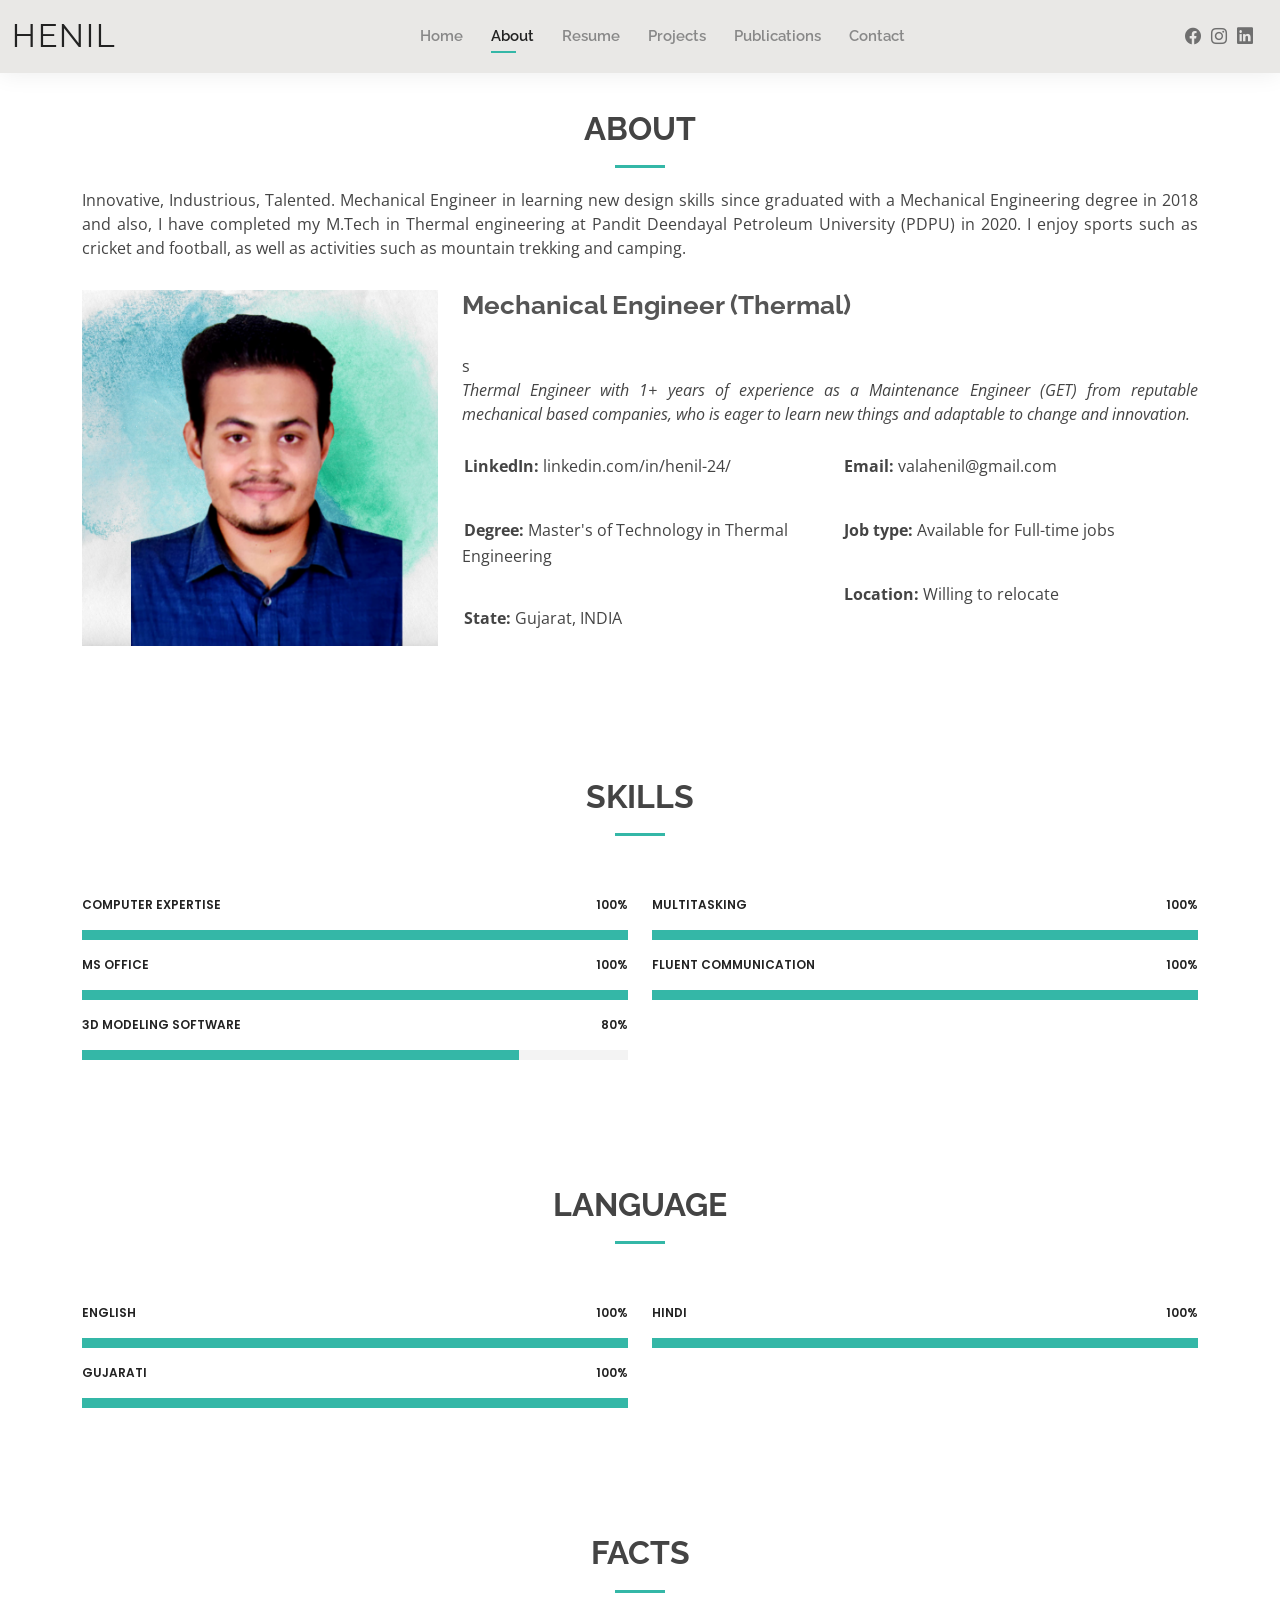
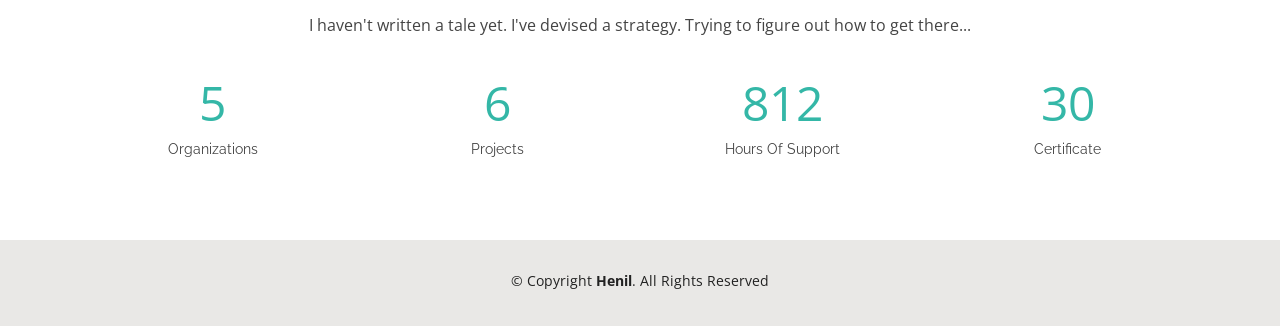
==== about.html @ 6aa8984a "Update about.html" ====
<!DOCTYPE html>
<html lang="en">

<head>
    
    <!-- Global site tag (gtag.js) - Google Analytics -->
<script async src="https://www.googletagmanager.com/gtag/js?id=G-K3W40N27LS"></script>
<script>
  window.dataLayer = window.dataLayer || [];
  function gtag(){dataLayer.push(arguments);}
  gtag('js', new Date());

  gtag('config', 'G-K3W40N27LS');
</script>
    
    
    
  <meta charset="utf-8">
  <meta content="width=device-width, initial-scale=1.0" name="viewport">
    
    
<meta prefix="og: http://ogp.me/ns#" property="og:locale" content="en_US" /> 
<meta prefix="og: http://ogp.me/ns#" property="og:type" content="website" /> 
<meta prefix="og: http://ogp.me/ns#" property="og:title" content="Title" /> 
<meta prefix="og: http://ogp.me/ns#" property="og:description" content="Description" /> 
<meta prefix="og: http://ogp.me/ns#" property="og:url" content="https://henil97.github.io/vala/" /> 
<meta prefix="og: http://ogp.me/ns#" property="og:site_name" content="Henil's website" />  
<meta prefix="og: http://ogp.me/ns#" property="og:image" content="assets/img/h_vala.png" />

  <title>About - Henil Website</title>
  <meta content="" name="description">
  <meta content="" name="keywords">

  <!-- Favicons -->
  <link href="assets/img/favicon.png" rel="icon">
  <link href="assets/img/apple-touch-icon.png" rel="apple-touch-icon">

  <!-- Google Fonts -->
  <link href="https://fonts.googleapis.com/css?family=Open+Sans:300,300i,400,400i,600,600i,700,700i|Raleway:300,300i,400,400i,500,500i,600,600i,700,700i|Poppins:300,300i,400,400i,500,500i,600,600i,700,700i" rel="stylesheet">

  <!-- Vendor CSS Files -->
  <link href="assets/vendor/aos/aos.css" rel="stylesheet">
  <link href="assets/vendor/bootstrap/css/bootstrap.min.css" rel="stylesheet">
  <link href="assets/vendor/bootstrap-icons/bootstrap-icons.css" rel="stylesheet">
  <link href="assets/vendor/boxicons/css/boxicons.min.css" rel="stylesheet">
  <link href="assets/vendor/glightbox/css/glightbox.min.css" rel="stylesheet">
  <link href="assets/vendor/swiper/swiper-bundle.min.css" rel="stylesheet">

  <!-- Template Main CSS File -->
  <link href="assets/css/style.css" rel="stylesheet">

  <!-- =======================================================
  * Template Name: Henil website
  * Template URL: https://bootstrapmade.com/kelly-free-bootstrap-cv-resume-html-template/
  * Author: BootstrapMade.com
  * License: https://bootstrapmade.com/license/
  ======================================================== -->
</head>

<body>

  <!-- ======= Header ======= -->
  <header id="header" class="fixed-top">
    <div class="container-fluid d-flex justify-content-between align-items-center">

      <h1 class="logo me-auto me-lg-0"><a href="index.html">Henil</a></h1>
      <!-- Uncomment below if you prefer to use an image logo -->
      <!-- <a href="index.html" class="logo"><img src="assets/img/logo.png" alt="" class="img-fluid"></a>-->

      <nav id="navbar" class="navbar order-last order-lg-0">
        <ul>
          <li><a href="index.html">Home</a></li>
          <li><a class="active" href="about.html">About</a></li>
          <li><a href="resume.html">Resume</a></li>
          <li><a href="services.html">Projects</a></li>
          <li><a href="portfolio.html">Publications</a></li>
          <li><a href="contact.html">Contact</a></li>
        </ul>
        <i class="bi bi-list mobile-nav-toggle"></i>
      </nav><!-- .navbar -->

      <div class="header-social-links">
      
        <a href="http://www.facebook.com/henil.vala/" class="facebook"><i class="bi bi-facebook"></i></a>
        <a href="https://www.instagram.com/henil_24_/" class="instagram"><i class="bi bi-instagram"></i></a>
        <a href="http://www.linkedin.com/in/henil-24/" class="linkedin"><i class="bi bi-linkedin"></i></i></a>
        </div>

    </div>

  </header><!-- End Header -->

  <main id="main">

    <!-- ======= About Section ======= -->
    <section id="about" class="about">
      <div class="container" data-aos="fade-up">

        <div class="section-title">
          <h2>About</h2>
            
            <div align="justify">
          <p>Innovative, Industrious, Talented. Mechanical Engineer in learning new design skills since graduated with a Mechanical Engineering degree in 2018 and also, I have completed my M.Tech in Thermal engineering at Pandit Deendayal Petroleum University (PDPU) in 2020. I enjoy sports such as cricket and football, as well as activities such as mountain trekking and camping.</p>
            </div>
        </div>

        <div class="row">
          <div class="col-lg-4">
            <img src="assets/img/h_vala.png" class="img-fluid" alt="">
          </div>
          <div class="col-lg-8 pt-4 pt-lg-0 content">
            <h3>Mechanical Engineer (Thermal)</h3><br>s
              <div align="justify">
            <p class="fst-italic">
              Thermal Engineer with 1+ years of experience as a Maintenance Engineer (GET) from reputable mechanical based companies, who is eager to learn new things and adaptable to change and innovation.
            </p>
              </div>
            <div class="row">
              <div class="col-lg-6"><br>
                <ul>
                  <li><i class="bi bi-rounded-right"></i> <strong>LinkedIn: </strong> linkedin.com/in/henil-24/</li> 
                  
                   <br> <li><i class="bi bi-rounded-right"></i> <strong>Degree:</strong> Master's of Technology in Thermal Engineering</li>
                      
                <br>  <li><i class="bi bi-rounded-right"></i> <strong>State:</strong> Gujarat, INDIA </li>
                                 
                </ul>
              </div>
              <div class="col-lg-6">
                <ul><br>
                   <li><i class="bi bi-rounded-right"></i> <strong>Email:</strong> valahenil@gmail.com</li>
                <br><li><i class="bi bi-rounded-right"></i> <strong>Job type:</strong> Available for Full-time jobs</li>
                <br><li><i class="bi bi-rounded-right"></i> <strong>Location:</strong> Willing to relocate</li> 
                </ul>
              </div>
            </div>
            <p>
              
            </p>
          </div>
        </div>

      </div>
    </section><!-- End About Section -->

    <!-- ======= Skills Section ======= -->
    <section id="skills" class="skills">
      <div class="container" data-aos="fade-up">

        <div class="section-title">
          <h2>Skills</h2>
          <p></p>
        </div>

        <div class="row skills-content">

          <div class="col-lg-6">

            <div class="progress">
              <span class="skill">Computer Expertise <i class="val">100%</i></span>
              <div class="progress-bar-wrap">
                <div class="progress-bar" role="progressbar" aria-valuenow="100" aria-valuemin="0" aria-valuemax="100"></div>
              </div>
            </div>

            <div class="progress">
              <span class="skill">MS office <i class="val">100%</i></span>
              <div class="progress-bar-wrap">
                <div class="progress-bar" role="progressbar" aria-valuenow="100" aria-valuemin="0" aria-valuemax="100"></div>
              </div>
            </div>

            <div class="progress">
              <span class="skill">3D Modeling software <i class="val">80%</i></span>
              <div class="progress-bar-wrap">
                <div class="progress-bar" role="progressbar" aria-valuenow="80" aria-valuemin="0" aria-valuemax="100"></div>
              </div>
            </div>

          </div>

          <div class="col-lg-6">

            <div class="progress">
              <span class="skill">Multitasking <i class="val">100%</i></span>
              <div class="progress-bar-wrap">
                <div class="progress-bar" role="progressbar" aria-valuenow="100" aria-valuemin="0" aria-valuemax="100"></div>
              </div>
            </div>

            <div class="progress">
              <span class="skill">Fluent Communication <i class="val">100%</i></span>
              <div class="progress-bar-wrap">
                <div class="progress-bar" role="progressbar" aria-valuenow="100" aria-valuemin="0" aria-valuemax="100"></div>
              </div>
            </div>

            
          </div>

        </div>

      </div>
    </section><!-- End Skills Section -->
      
      
      
      <!-- ======= Skills Section ======= -->
    <section id="skills" class="skills">
      <div class="container" data-aos="fade-up">

        <div class="section-title">
          <h2>Language</h2>
          <p></p>
        </div>

        <div class="row skills-content">

          <div class="col-lg-6">

            <div class="progress">
              <span class="skill">English <i class="val">100%</i></span>
              <div class="progress-bar-wrap">
                <div class="progress-bar" role="progressbar" aria-valuenow="100" aria-valuemin="0" aria-valuemax="100"></div>
              </div>
            </div>
            


            <div class="progress">
              <span class="skill">Gujarati <i class="val">100%</i></span>
              <div class="progress-bar-wrap">
                <div class="progress-bar" role="progressbar" aria-valuenow="100" aria-valuemin="0" aria-valuemax="100"></div>
              </div>
            </div>
                </div>
  
          <div class="col-lg-6">
            <div class="progress">
              <span class="skill">Hindi <i class="val">100%</i></span>
              <div class="progress-bar-wrap">
                <div class="progress-bar" role="progressbar" aria-valuenow="100" aria-valuemin="0" aria-valuemax="100"></div>
              </div>
            </div>

                     
          </div>

        </div>

      </div>
    </section><!-- End Skills Section -->
   
    <!-- ======= Facts Section ======= -->
    <section id="facts" class="facts">
      <div class="container" data-aos="fade-up">

        <div class="section-title">
          <h2>Facts</h2>
          <p>I haven't written a tale yet. I've devised a strategy. Trying to figure out how to get there...</p>
        </div>

        <div class="row counters">

          <div class="col-lg-3 col-6 text-center">
            <span data-purecounter-start="0" data-purecounter-end="5" data-purecounter-duration="1" class="purecounter"></span>
            <p>Organizations</p>
          </div>

          <div class="col-lg-3 col-6 text-center">
            <span data-purecounter-start="0" data-purecounter-end="6" data-purecounter-duration="1" class="purecounter"></span>
            <p>Projects</p>
          </div>

          <div class="col-lg-3 col-6 text-center">
            <span data-purecounter-start="0" data-purecounter-end="1498" data-purecounter-duration="1" class="purecounter"></span>
            <p>Hours Of Support</p>
          </div>

          <div class="col-lg-3 col-6 text-center">
            <span data-purecounter-start="0" data-purecounter-end="30" data-purecounter-duration="1" class="purecounter"></span>
            <p>Certificate</p>
          </div>

        </div>

      </div>
    </section><!-- End Facts Section -->

  <!--  <!-- ======= Testimonials Section ======= -->
    <!-- <section id="testimonials" class="testimonials">
      <div class="container" data-aos="fade-up">

        <div class="section-title">
          <h2>Testimonials</h2>
          <p>Magnam dolores commodi suscipit. Necessitatibus eius consequatur ex aliquid fuga eum quidem. Sit sint consectetur velit. Quisquam quos quisquam cupiditate. Et nemo qui impedit suscipit alias ea. Quia fugiat sit in iste officiis commodi quidem hic quas.</p>
        </div>

        <div class="testimonials-slider swiper-container" data-aos="fade-up" data-aos-delay="100">
          <div class="swiper-wrapper">

            <div class="swiper-slide">
              <div class="testimonial-item">
                <img src="assets/img/testimonials/testimonials-1.jpg" class="testimonial-img" alt="">
                <h3>Saul Goodman</h3>
                <h4>Ceo &amp; Founder</h4>
                <p>
                  <i class="bx bxs-quote-alt-left quote-icon-left"></i>
                  Proin iaculis purus consequat sem cure digni ssim donec porttitora entum suscipit rhoncus. Accusantium quam, ultricies eget id, aliquam eget nibh et. Maecen aliquam, risus at semper.
                  <i class="bx bxs-quote-alt-right quote-icon-right"></i>
                </p>
              </div>
            </div><!-- End testimonial item -->

            <!--<div class="swiper-slide">
              <div class="testimonial-item">
                <img src="assets/img/testimonials/testimonials-2.jpg" class="testimonial-img" alt="">
                <h3>Sara Wilsson</h3>
                <h4>Designer</h4>
                <p>
                  <i class="bx bxs-quote-alt-left quote-icon-left"></i>
                  Export tempor illum tamen malis malis eram quae irure esse labore quem cillum quid cillum eram malis quorum velit fore eram velit sunt aliqua noster fugiat irure amet legam anim culpa.
                  <i class="bx bxs-quote-alt-right quote-icon-right"></i>
                </p>
              </div>
            </div><!-- End testimonial item -->

            <!--<div class="swiper-slide">
              <div class="testimonial-item">
                <img src="assets/img/testimonials/testimonials-3.jpg" class="testimonial-img" alt="">
                <h3>Jena Karlis</h3>
                <h4>Store Owner</h4>
                <p>
                  <i class="bx bxs-quote-alt-left quote-icon-left"></i>
                  Enim nisi quem export duis labore cillum quae magna enim sint quorum nulla quem veniam duis minim tempor labore quem eram duis noster aute amet eram fore quis sint minim.
                  <i class="bx bxs-quote-alt-right quote-icon-right"></i>
                </p>
              </div>
            </div><!-- End testimonial item -->
<!--
            <div class="swiper-slide">
              <div class="testimonial-item">
                <img src="assets/img/testimonials/testimonials-4.jpg" class="testimonial-img" alt="">
                <h3>Matt Brandon</h3>
                <h4>Freelancer</h4>
                <p>
                  <i class="bx bxs-quote-alt-left quote-icon-left"></i>
                  Fugiat enim eram quae cillum dolore dolor amet nulla culpa multos export minim fugiat minim velit minim dolor enim duis veniam ipsum anim magna sunt elit fore quem dolore labore illum veniam.
                  <i class="bx bxs-quote-alt-right quote-icon-right"></i>
                </p>
              </div>
            </div><!-- End testimonial item -->

          <!--  <div class="swiper-slide">
              <div class="testimonial-item">
                <img src="assets/img/testimonials/testimonials-5.jpg" class="testimonial-img" alt="">
                <h3>John Larson</h3>
                <h4>Entrepreneur</h4>
                <p>
                  <i class="bx bxs-quote-alt-left quote-icon-left"></i>
                  Quis quorum aliqua sint quem legam fore sunt eram irure aliqua veniam tempor noster veniam enim culpa labore duis sunt culpa nulla illum cillum fugiat legam esse veniam culpa fore nisi cillum quid.
                  <i class="bx bxs-quote-alt-right quote-icon-right"></i>
                </p>
              </div>
            </div><!-- End testimonial item -->

         <!-- </div>
          <div class="swiper-pagination"></div>
        </div>

      </div>
    </section><!-- End Testimonials Section -->

  </main><!-- End #main -->

  <!-- ======= Footer ======= -->
  <footer id="footer">
    <div class="container">
      <div class="copyright">
        &copy; Copyright <strong><span>Henil</span></strong>. All Rights Reserved
      </div>
      <div class="credits">
        <!-- All the links in the footer should remain intact. -->
        <!-- You can delete the links only if you purchased the pro version. -->
        <!-- Licensing information: https://bootstrapmade.com/license/ -->
        <!-- Purchase the pro version with working PHP/AJAX contact form: https://bootstrapmade.com/kelly-free-bootstrap-cv-resume-html-template/ -->
        <!--Designed by <a href="https://bootstrapmade.com/">BootstrapMade</a>
      </div>
    </div>
  </footer><!-- End  Footer -->

  <div id="preloader"></div>
  <a href="#" class="back-to-top d-flex align-items-center justify-content-center"><i class="bi bi-arrow-up-short"></i></a>

  <!-- Vendor JS Files -->
  <script src="assets/vendor/aos/aos.js"></script>
  <script src="assets/vendor/bootstrap/js/bootstrap.bundle.min.js"></script>
  <script src="assets/vendor/glightbox/js/glightbox.min.js"></script>
  <script src="assets/vendor/isotope-layout/isotope.pkgd.min.js"></script>
  <script src="assets/vendor/php-email-form/validate.js"></script>
  <script src="assets/vendor/purecounter/purecounter.js"></script>
  <script src="assets/vendor/swiper/swiper-bundle.min.js"></script>
  <script src="assets/vendor/waypoints/noframework.waypoints.js"></script>

  <!-- Template Main JS File -->
  <script src="assets/js/main.js"></script>

</body>

</html>
---- assets/css/style.css ----
/**
* Template Name: Kelly - v4.3.0
* Template URL: https://bootstrapmade.com/kelly-free-bootstrap-cv-resume-html-template/
* Author: BootstrapMade.com
* License: https://bootstrapmade.com/license/
*/

/*--------------------------------------------------------------
# General
--------------------------------------------------------------*/
body {
  font-family: "Open Sans", sans-serif;
  color: #444444;
}

a {
  color: #34b7a7;
  text-decoration: none;
}

a:hover {
  color: #51cdbe;
  text-decoration: none;
}

h1, h2, h3, h4, h5, h6 {
  font-family: "Raleway", sans-serif;
}

#main {
  margin-top: 50px;
}

@media (max-width: 992px) {
  #main {
    margin-top: 30px;
  }
}

/*--------------------------------------------------------------
# Preloader
--------------------------------------------------------------*/
#preloader {
  position: fixed;
  top: 0;
  left: 0;
  right: 0;
  bottom: 0;
  z-index: 9999;
  overflow: hidden;
  background: #fff;
}

#preloader:before {
  content: "";
  position: fixed;
  top: calc(50% - 30px);
  left: calc(50% - 30px);
  border: 6px solid #34b7a7;
  border-top-color: #dcf5f2;
  border-radius: 50%;
  width: 60px;
  height: 60px;
  -webkit-animation: animate-preloader 1s linear infinite;
  animation: animate-preloader 1s linear infinite;
}

@-webkit-keyframes animate-preloader {
  0% {
    transform: rotate(0deg);
  }
  100% {
    transform: rotate(360deg);
  }
}

@keyframes animate-preloader {
  0% {
    transform: rotate(0deg);
  }
  100% {
    transform: rotate(360deg);
  }
}

/*--------------------------------------------------------------
# Back to top button
--------------------------------------------------------------*/
.back-to-top {
  position: fixed;
  visibility: hidden;
  opacity: 0;
  right: 15px;
  bottom: 15px;
  z-index: 996;
  background: #34b7a7;
  width: 40px;
  height: 40px;
  border-radius: 50px;
  transition: all 0.4s;
}

.back-to-top i {
  font-size: 24px;
  color: #fff;
  line-height: 0;
}

.back-to-top:hover {
  background: #49cbbb;
  color: #fff;
}

.back-to-top.active {
  visibility: visible;
  opacity: 1;
}

/*--------------------------------------------------------------
# Header
--------------------------------------------------------------*/
#header {
  background: #e9e8e6;
  box-shadow: 0px 0px 25px 0 rgba(0, 0, 0, 0.08);
  z-index: 997;
  padding: 15px 0;
}

#header .logo {
  font-size: 32px;
  margin: 0;
  padding: 0;
  line-height: 1;
  font-weight: 400;
  letter-spacing: 2px;
  text-transform: uppercase;
}

#header .logo a {
  color: #222222;
}

#header .logo img {
  max-height: 40px;
}

@media (max-width: 992px) {
  #header .logo {
    font-size: 28px;
  }
}

/*--------------------------------------------------------------
# Header Social Links
--------------------------------------------------------------*/
.header-social-links {
  padding-right: 15px;
}

.header-social-links a {
  color: #6f6f6f;
  padding-left: 6px;
  display: inline-block;
  line-height: 0px;
  transition: 0.3s;
  font-size: 16px;
}

.header-social-links a:hover {
  color: #34b7a7;
}

/*--------------------------------------------------------------
# Navigation Menu
--------------------------------------------------------------*/
/**
* Desktop Navigation 
*/
.navbar {
  padding: 0;
}

.navbar ul {
  margin: 0;
  padding: 0;
  display: flex;
  list-style: none;
  align-items: center;
}

.navbar li {
  position: relative;
  padding: 10px 0 10px 28px;
}

.navbar a, .navbar a:focus {
  display: flex;
  align-items: center;
  justify-content: space-between;
  font-family: "Raleway", sans-serif;
  font-size: 15px;
  font-weight: 600;
  color: #888888;
  white-space: nowrap;
  transition: 0.3s;
  position: relative;
}

.navbar a i, .navbar a:focus i {
  font-size: 12px;
  line-height: 0;
  margin-left: 5px;
}

.navbar > ul > li > a:before {
  content: "";
  position: absolute;
  width: 0;
  height: 2px;
  bottom: -5px;
  left: 0;
  background-color: #34b7a7;
  visibility: hidden;
  width: 0px;
  transition: all 0.3s ease-in-out 0s;
}

.navbar a:hover:before, .navbar li:hover > a:before, .navbar .active:before {
  visibility: visible;
  width: 25px;
}

.navbar a:hover, .navbar .active, .navbar .active:focus, .navbar li:hover > a {
  color: #222222;
}

.navbar .dropdown ul {
  display: block;
  position: absolute;
  left: 14px;
  top: calc(100% + 30px);
  margin: 0;
  padding: 10px 0;
  z-index: 99;
  opacity: 0;
  visibility: hidden;
  background: #fff;
  box-shadow: 0px 0px 30px rgba(127, 137, 161, 0.25);
  transition: 0.3s;
  border-radius: 4px;
}

.navbar .dropdown ul li {
  min-width: 200px;
  padding: 0;
}

.navbar .dropdown ul a {
  padding: 10px 20px;
  font-size: 15px;
  text-transform: none;
  font-weight: 600;
}

.navbar .dropdown ul a i {
  font-size: 12px;
}

.navbar .dropdown ul a:hover, .navbar .dropdown ul .active:hover, .navbar .dropdown ul li:hover > a {
  color: #34b7a7;
}

.navbar .dropdown:hover > ul {
  opacity: 1;
  top: 100%;
  visibility: visible;
}

.navbar .dropdown .dropdown ul {
  top: 0;
  left: calc(100% - 30px);
  visibility: hidden;
}

.navbar .dropdown .dropdown:hover > ul {
  opacity: 1;
  top: 0;
  left: 100%;
  visibility: visible;
}

@media (max-width: 1366px) {
  .navbar .dropdown .dropdown ul {
    left: -90%;
  }
  .navbar .dropdown .dropdown:hover > ul {
    left: -100%;
  }
}

/**
* Mobile Navigation 
*/
.mobile-nav-toggle {
  color: #222222;
  font-size: 28px;
  cursor: pointer;
  display: none;
  line-height: 0;
  transition: 0.5s;
}

.mobile-nav-toggle.bi-x {
  color: #fff;
}

@media (max-width: 991px) {
  .mobile-nav-toggle {
    display: block;
  }
  .navbar ul {
    display: none;
  }
}

.navbar-mobile {
  position: fixed;
  overflow: hidden;
  top: 0;
  right: 0;
  left: 0;
  bottom: 0;
  background: rgba(9, 9, 9, 0.9);
  transition: 0.3s;
  z-index: 999;
}

.navbar-mobile .mobile-nav-toggle {
  position: absolute;
  top: 15px;
  right: 15px;
}

.navbar-mobile ul {
  display: block;
  position: absolute;
  top: 55px;
  right: 15px;
  bottom: 15px;
  left: 15px;
  padding: 10px 0;
  border-radius: 10px;
  background-color: #fff;
  overflow-y: auto;
  transition: 0.3s;
}

.navbar-mobile a {
  font-size: 15px;
  padding-right: 15px;
  color: #222222;
}

.navbar-mobile a:hover, .navbar-mobile .active, .navbar-mobile li:hover > a {
  color: #34b7a7;
}

.navbar-mobile .getstarted {
  margin: 15px;
}

.navbar-mobile .dropdown ul {
  position: static;
  display: none;
  margin: 10px 20px;
  padding: 10px 0;
  z-index: 99;
  opacity: 1;
  visibility: visible;
  background: #fff;
  box-shadow: 0px 0px 30px rgba(127, 137, 161, 0.25);
}

.navbar-mobile .dropdown ul li {
  min-width: 200px;
}

.navbar-mobile .dropdown ul a {
  padding: 10px 20px;
}

.navbar-mobile .dropdown ul a i {
  font-size: 12px;
}

.navbar-mobile .dropdown ul a:hover, .navbar-mobile .dropdown ul .active:hover, .navbar-mobile .dropdown ul li:hover > a {
  color: #34b7a7;
}

.navbar-mobile .dropdown > .dropdown-active {
  display: block;
}

/*--------------------------------------------------------------
# Hero Section
--------------------------------------------------------------*/
#hero {
  width: 100%;
  height: 100vh;
  background: url("../img/hero-bg.jpg") top right;
  background-size: cover;
}

#hero .container {
  padding-top: 70px;
  position: relative;
}

@media (max-width: 992px) {
  #hero .container {
    padding-top: 58px;
  }
}

#hero h1 {
  margin: 0;
  font-size: 48px;
  font-weight: 700;
  line-height: 56px;
  color: #222222;
}

#hero h2 {
  color: #6f6f6f;
  margin: 10px 0 0 0;
  font-size: 22px;
}

#hero .btn-about {
  font-family: "Raleway", sans-serif;
  text-transform: uppercase;
  font-weight: 600;
  font-size: 12px;
  letter-spacing: 1px;
  display: inline-block;
  padding: 12px 40px;
  border-radius: 50px;
  transition: 0.5s;
  margin-top: 30px;
  color: #fff;
  background: #34b7a7;
}

#hero .btn-about:hover {
  background: #3dc8b7;
}

@media (min-width: 1024px) {
  #hero {
    background-attachment: fixed;
  }
}

@media (max-width: 992px) {
  #hero:before {
    content: "";
    background: rgba(255, 255, 255, 0.8);
    position: absolute;
    bottom: 0;
    top: 0;
    left: 0;
    right: 0;
  }
  #hero h1 {
    font-size: 28px;
    line-height: 36px;
  }
  #hero h2 {
    font-size: 18px;
    line-height: 24px;
  }
}

/*--------------------------------------------------------------
# Sections General
--------------------------------------------------------------*/
section {
  padding: 60px 0;
}

.section-bg {
  background-color: #e7f8f6;
}

.section-title {
  text-align: center;
  padding-bottom: 30px;
}

.section-title h2 {
  font-size: 32px;
  font-weight: bold;
  text-transform: uppercase;
  margin-bottom: 20px;
  padding-bottom: 20px;
  position: relative;
}

.section-title h2::after {
  content: '';
  position: absolute;
  display: block;
  width: 50px;
  height: 3px;
  background: #34b7a7;
  bottom: 0;
  left: calc(50% - 25px);
}

.section-title p {
  margin-bottom: 0;
}

/*--------------------------------------------------------------
# Cta
--------------------------------------------------------------*/
.cta {
  background: linear-gradient(rgba(0, 0, 0, 0.6), rgba(0, 0, 0, 0.6)), url("../img/bg-1.jpg") fixed center center;
  background-size: cover;
  padding: 80px 0;
}

.cta h3 {
  color: #fff;
  font-size: 28px;
  font-weight: 700;
}

.cta p {
  color: #fff;
}

.cta .cta-btn {
  font-family: "Raleway", sans-serif;
  text-transform: uppercase;
  font-weight: 500;
  font-size: 16px;
  letter-spacing: 1px;
  display: inline-block;
  padding: 8px 20px;
  border-radius: 2px;
  transition: 0.5s;
  margin: 10px;
  border: 2px solid #fff;
  color: #fff;
}

.cta .cta-btn:hover {
  background: #34b7a7;
  border: 2px solid #34b7a7;
}

@media (max-width: 1024px) {
  .cta {
    background-attachment: scroll;
  }
}

@media (min-width: 769px) {
  .cta .cta-btn-container {
    display: flex;
    align-items: center;
    justify-content: flex-end;
  }
}

/*--------------------------------------------------------------
# About
--------------------------------------------------------------*/
.about .content h3 {
  font-weight: 700;
  font-size: 26px;
  color: #555555;
}

.about .content ul {
  list-style: none;
  padding: 0;
}

.about .content ul li {
  padding-bottom: 10px;
}

.about .content ul i {
  font-size: 20px;
  padding-right: 2px;
  color: #34b7a7;
}

.about .content p:last-child {
  margin-bottom: 0;
}

/*--------------------------------------------------------------
# Skills
--------------------------------------------------------------*/
.skills .progress {
  height: 60px;
  display: block;
  background: none;
  border-radius: 0;
}

.skills .progress .skill {
  padding: 10px 0;
  margin: 0 0 6px 0;
  text-transform: uppercase;
  display: block;
  font-weight: 600;
  font-family: "Poppins", sans-serif;
  color: #222222;
}

.skills .progress .skill .val {
  float: right;
  font-style: normal;
}

.skills .progress-bar-wrap {
  background: #f3f3f3;
}

.skills .progress-bar {
  width: 1px;
  height: 10px;
  transition: .9s;
  background-color: #34b7a7;
}

/*--------------------------------------------------------------
# Facts
--------------------------------------------------------------*/
.facts .counters span {
  font-size: 48px;
  display: block;
  color: #34b7a7;
}

.facts .counters p {
  padding: 0;
  margin: 0 0 20px 0;
  font-family: "Raleway", sans-serif;
  font-size: 14px;
}

/*--------------------------------------------------------------
# Testimonials
--------------------------------------------------------------*/
.testimonials .section-header {
  margin-bottom: 40px;
}

.testimonials .testimonial-item {
  text-align: center;
}

.testimonials .testimonial-item .testimonial-img {
  width: 120px;
  border-radius: 50%;
  border: 4px solid #fff;
  margin: 0 auto;
}

.testimonials .testimonial-item h3 {
  font-size: 20px;
  font-weight: bold;
  margin: 10px 0 5px 0;
  color: #111;
}

.testimonials .testimonial-item h4 {
  font-size: 14px;
  color: #999;
  margin: 0 0 15px 0;
}

.testimonials .testimonial-item .quote-icon-left, .testimonials .testimonial-item .quote-icon-right {
  color: #c8efea;
  font-size: 26px;
}

.testimonials .testimonial-item .quote-icon-left {
  display: inline-block;
  left: -5px;
  position: relative;
}

.testimonials .testimonial-item .quote-icon-right {
  display: inline-block;
  right: -5px;
  position: relative;
  top: 10px;
}

.testimonials .testimonial-item p {
  font-style: italic;
  margin: 0 auto 15px auto;
}

@media (min-width: 992px) {
  .testimonials .testimonial-item p {
    width: 80%;
  }
}

.testimonials .swiper-pagination {
  margin-top: 20px;
  position: relative;
}

.testimonials .swiper-pagination .swiper-pagination-bullet {
  width: 12px;
  height: 12px;
  background-color: #fff;
  opacity: 1;
  border: 1px solid #34b7a7;
}

.testimonials .swiper-pagination .swiper-pagination-bullet-active {
  background-color: #34b7a7;
}

/*--------------------------------------------------------------
# Resume
--------------------------------------------------------------*/
.resume .resume-title {
  font-size: 26px;
  font-weight: 400;
  margin-top: 20px;
  margin-bottom: 20px;
  color: #222222;
}

.resume .resume-item {
  padding: 0 0 20px 20px;
  margin-top: -2px;
  border-left: 2px solid #34b7a7;
  position: relative;
}

.resume .resume-item h4 {
  line-height: 18px;
  font-size: 18px;
  font-weight: 600;
  font-family: "Poppins", sans-serif;
  color: #1d685f;
  margin-bottom: 10px;
}

.resume .resume-item h5 {
  font-size: 16px;
  background: #effbf9;
  padding: 5px 15px;
  display: inline-block;
  font-weight: 600;
  margin-bottom: 10px;
  color: #34b7a7;
}

.resume .resume-item ul {
  padding-left: 20px;
}

.resume .resume-item ul li {
  padding-bottom: 10px;
}

.resume .resume-item:last-child {
  padding-bottom: 0;
}

.resume .resume-item::before {
  content: "";
  position: absolute;
  width: 16px;
  height: 16px;
  border-radius: 50px;
  left: -9px;
  top: 0;
  background: #fff;
  border: 2px solid #34b7a7;
}

/*--------------------------------------------------------------
# Services
--------------------------------------------------------------*/
.services .icon-box {
  text-align: center;
  padding: 70px 20px 80px 20px;
  transition: all ease-in-out 0.3s;
  background: #fff;
  box-shadow: 0px 0 35px 0 rgba(0, 0, 0, 0.08);
}

.services .icon-box .icon {
  margin: 0 auto;
  width: 100px;
  height: 100px;
  display: flex;
  align-items: center;
  justify-content: center;
  transition: ease-in-out 0.3s;
  position: relative;
}

.services .icon-box .icon i {
  font-size: 36px;
  transition: 0.5s;
  position: relative;
}

.services .icon-box .icon svg {
  position: absolute;
  top: 0;
  left: 0;
}

.services .icon-box .icon svg path {
  transition: 0.5s;
  fill: #f5f5f5;
}

.services .icon-box h4 {
  font-weight: 600;
  margin: 10px 0 15px 0;
  font-size: 22px;
}

.services .icon-box h4 a {
  color: #222222;
  transition: ease-in-out 0.3s;
}

.services .icon-box p {
  line-height: 24px;
  font-size: 14px;
  margin-bottom: 0;
}

.services .iconbox-blue i {
  color: #47aeff;
}

.services .iconbox-blue:hover .icon i {
  color: #fff;
}

.services .iconbox-blue:hover .icon path {
  fill: #47aeff;
}

.services .iconbox-orange i {
  color: #ffa76e;
}

.services .iconbox-orange:hover .icon i {
  color: #fff;
}

.services .iconbox-orange:hover .icon path {
  fill: #ffa76e;
}

.services .iconbox-pink i {
  color: #e80368;
}

.services .iconbox-pink:hover .icon i {
  color: #fff;
}

.services .iconbox-pink:hover .icon path {
  fill: #e80368;
}

.services .iconbox-yellow i {
  color: #ffbb2c;
}

.services .iconbox-yellow:hover .icon i {
  color: #fff;
}

.services .iconbox-yellow:hover .icon path {
  fill: #ffbb2c;
}

.services .iconbox-red i {
  color: #ff5828;
}

.services .iconbox-red:hover .icon i {
  color: #fff;
}

.services .iconbox-red:hover .icon path {
  fill: #ff5828;
}

.services .iconbox-teal i {
  color: #11dbcf;
}

.services .iconbox-teal:hover .icon i {
  color: #fff;
}

.services .iconbox-teal:hover .icon path {
  fill: #11dbcf;
}

/*--------------------------------------------------------------
# Portfolio
--------------------------------------------------------------*/
.portfolio .portfolio-item {
  margin-bottom: 30px;
}

.portfolio #portfolio-flters {
  padding: 0;
  margin: 0 auto 20px auto;
  list-style: none;
  text-align: center;
}

.portfolio #portfolio-flters li {
  cursor: pointer;
  display: inline-block;
  padding: 8px 16px 10px 16px;
  font-size: 13px;
  font-weight: 500;
  line-height: 1;
  text-transform: uppercase;
  color: #444444;
  margin-bottom: 5px;
  transition: all 0.3s ease-in-out;
  border-radius: 50px;
}

.portfolio #portfolio-flters li:hover, .portfolio #portfolio-flters li.filter-active {
  color: #fff;
  background: #34b7a7;
}

.portfolio #portfolio-flters li:last-child {
  margin-right: 0;
}

.portfolio .portfolio-wrap {
  transition: 0.3s;
  position: relative;
  overflow: hidden;
  z-index: 1;
  background: rgba(34, 34, 34, 0.6);
}

.portfolio .portfolio-wrap::before {
  content: "";
  background: rgba(34, 34, 34, 0.6);
  position: absolute;
  left: 0;
  right: 0;
  top: 0;
  bottom: 0;
  transition: all ease-in-out 0.3s;
  z-index: 2;
  opacity: 0;
}

.portfolio .portfolio-wrap img {
  transition: all ease-in-out 0.3s;
}

.portfolio .portfolio-wrap .portfolio-info {
  opacity: 0;
  position: absolute;
  top: 0;
  left: 0;
  right: 0;
  bottom: 0;
  z-index: 3;
  transition: all ease-in-out 0.3s;
  display: flex;
  flex-direction: column;
  justify-content: flex-end;
  align-items: flex-start;
  padding: 20px;
}

.portfolio .portfolio-wrap .portfolio-info h4 {
  font-size: 20px;
  color: #fff;
  font-weight: 600;
}

.portfolio .portfolio-wrap .portfolio-info p {
  color: rgba(255, 255, 255, 0.7);
  font-size: 14px;
  text-transform: uppercase;
  padding: 0;
  margin: 0;
  font-style: italic;
}

.portfolio .portfolio-wrap .portfolio-links {
  text-align: center;
  z-index: 4;
}

.portfolio .portfolio-wrap .portfolio-links a {
  color: #fff;
  margin: 0 5px 0 0;
  font-size: 28px;
  display: inline-block;
  transition: 0.3s;
}

.portfolio .portfolio-wrap .portfolio-links a:hover {
  color: #78d9cd;
}

.portfolio .portfolio-wrap:hover::before {
  opacity: 1;
}

.portfolio .portfolio-wrap:hover img {
  transform: scale(1.2);
}

.portfolio .portfolio-wrap:hover .portfolio-info {
  opacity: 1;
}

  .center
{
  margin: auto;
  width: 50%;
  border: 3px solid green;
  padding: 10px;
}


/*--------------------------------------------------------------
# Portfolio Details
--------------------------------------------------------------*/
.portfolio-details {
  padding-top: 0;
}

.portfolio-details .portfolio-details-slider img {
  width: 100%;
}

.portfolio-details .portfolio-details-slider .swiper-pagination {
  margin-top: 20px;
  position: relative;
}

.portfolio-details .portfolio-details-slider .swiper-pagination .swiper-pagination-bullet {
  width: 12px;
  height: 12px;
  background-color: #fff;
  opacity: 1;
  border: 1px solid #34b7a7;
}

.portfolio-details .portfolio-details-slider .swiper-pagination .swiper-pagination-bullet-active {
  background-color: #34b7a7;
}

.portfolio-details .portfolio-info {
  padding: 30px;
  box-shadow: 0px 0 30px rgba(34, 34, 34, 0.08);
}

.portfolio-details .portfolio-info h3 {
  font-size: 22px;
  font-weight: 700;
  margin-bottom: 20px;
  padding-bottom: 20px;
  border-bottom: 1px solid #eee;
}

.portfolio-details .portfolio-info ul {
  list-style: none;
  padding: 0;
  font-size: 15px;
}

.portfolio-details .portfolio-info ul li + li {
  margin-top: 10px;
}

.portfolio-details .portfolio-description {
  padding-top: 30px;
}

.portfolio-details .portfolio-description h2 {
  font-size: 26px;
  font-weight: 700;
  margin-bottom: 20px;
}

.portfolio-details .portfolio-description p {
  padding: 0;
}

/*--------------------------------------------------------------
# Contact
--------------------------------------------------------------*/
.contact .info {
  width: 100%;
  background: #fff;
}

.contact .info i {
  font-size: 20px;
  color: #34b7a7;
  float: left;
  width: 44px;
  height: 44px;
  background: #effbf9;
  display: flex;
  justify-content: center;
  align-items: center;
  border-radius: 50px;
  transition: all 0.3s ease-in-out;
}

.contact .info h4 {
  padding: 0 0 0 60px;
  font-size: 22px;
  font-weight: 600;
  margin-bottom: 5px;
  color: #222222;
}

.contact .info p {
  padding: 0 0 0 60px;
  margin-bottom: 0;
  font-size: 14px;
  color: #555555;
}

.contact .info .email, .contact .info .phone {
  margin-top: 40px;
}

.contact .info .email:hover i, .contact .info .address:hover i, .contact .info .phone:hover i {
  background: #34b7a7;
  color: #fff;
}

.contact .php-email-form {
  width: 100%;
  background: #fff;
}

.contact .php-email-form .form-group {
  padding-bottom: 8px;
}

.contact .php-email-form .error-message {
  display: none;
  color: #fff;
  background: #ed3c0d;
  text-align: center;
  padding: 15px;
  font-weight: 600;
}

.contact .php-email-form .sent-message {
  display: none;
  color: #fff;
  background: #18d26e;
  text-align: center;
  padding: 15px;
  font-weight: 600;
}

.contact .php-email-form .loading {
  display: none;
  background: #fff;
  text-align: center;
  padding: 15px;
}

.contact .php-email-form .loading:before {
  content: "";
  display: inline-block;
  border-radius: 50%;
  width: 24px;
  height: 24px;
  margin: 0 10px -6px 0;
  border: 3px solid #18d26e;
  border-top-color: #eee;
  -webkit-animation: animate-loading 1s linear infinite;
  animation: animate-loading 1s linear infinite;
}

.contact .php-email-form input, .contact .php-email-form textarea {
  border-radius: 4px;
  box-shadow: none;
  font-size: 14px;
}

.contact .php-email-form input:focus, .contact .php-email-form textarea:focus {
  border-color: #34b7a7;
}

.contact .php-email-form input {
  height: 44px;
}

.contact .php-email-form textarea {
  padding: 10px 12px;
}

.contact .php-email-form button[type="submit"] {
  background: #34b7a7;
  border: 0;
  padding: 10px 30px 12px 30px;
  color: #fff;
  transition: 0.4s;
  border-radius: 50px;
}

.contact .php-email-form button[type="submit"]:hover {
  background: #3dc8b7;
}

@-webkit-keyframes animate-loading {
  0% {
    transform: rotate(0deg);
  }
  100% {
    transform: rotate(360deg);
  }
}

@keyframes animate-loading {
  0% {
    transform: rotate(0deg);
  }
  100% {
    transform: rotate(360deg);
  }
}

/*--------------------------------------------------------------
# Footer
--------------------------------------------------------------*/
#footer {
  background: #e9e8e6;
  padding: 30px 0;
  color: #222222;
  font-size: 14px;
  text-align: center;
}

#footer .credits {
  padding-top: 5px;
  font-size: 13px;
}

#footer .credits a {
  color: #34b7a7;
}
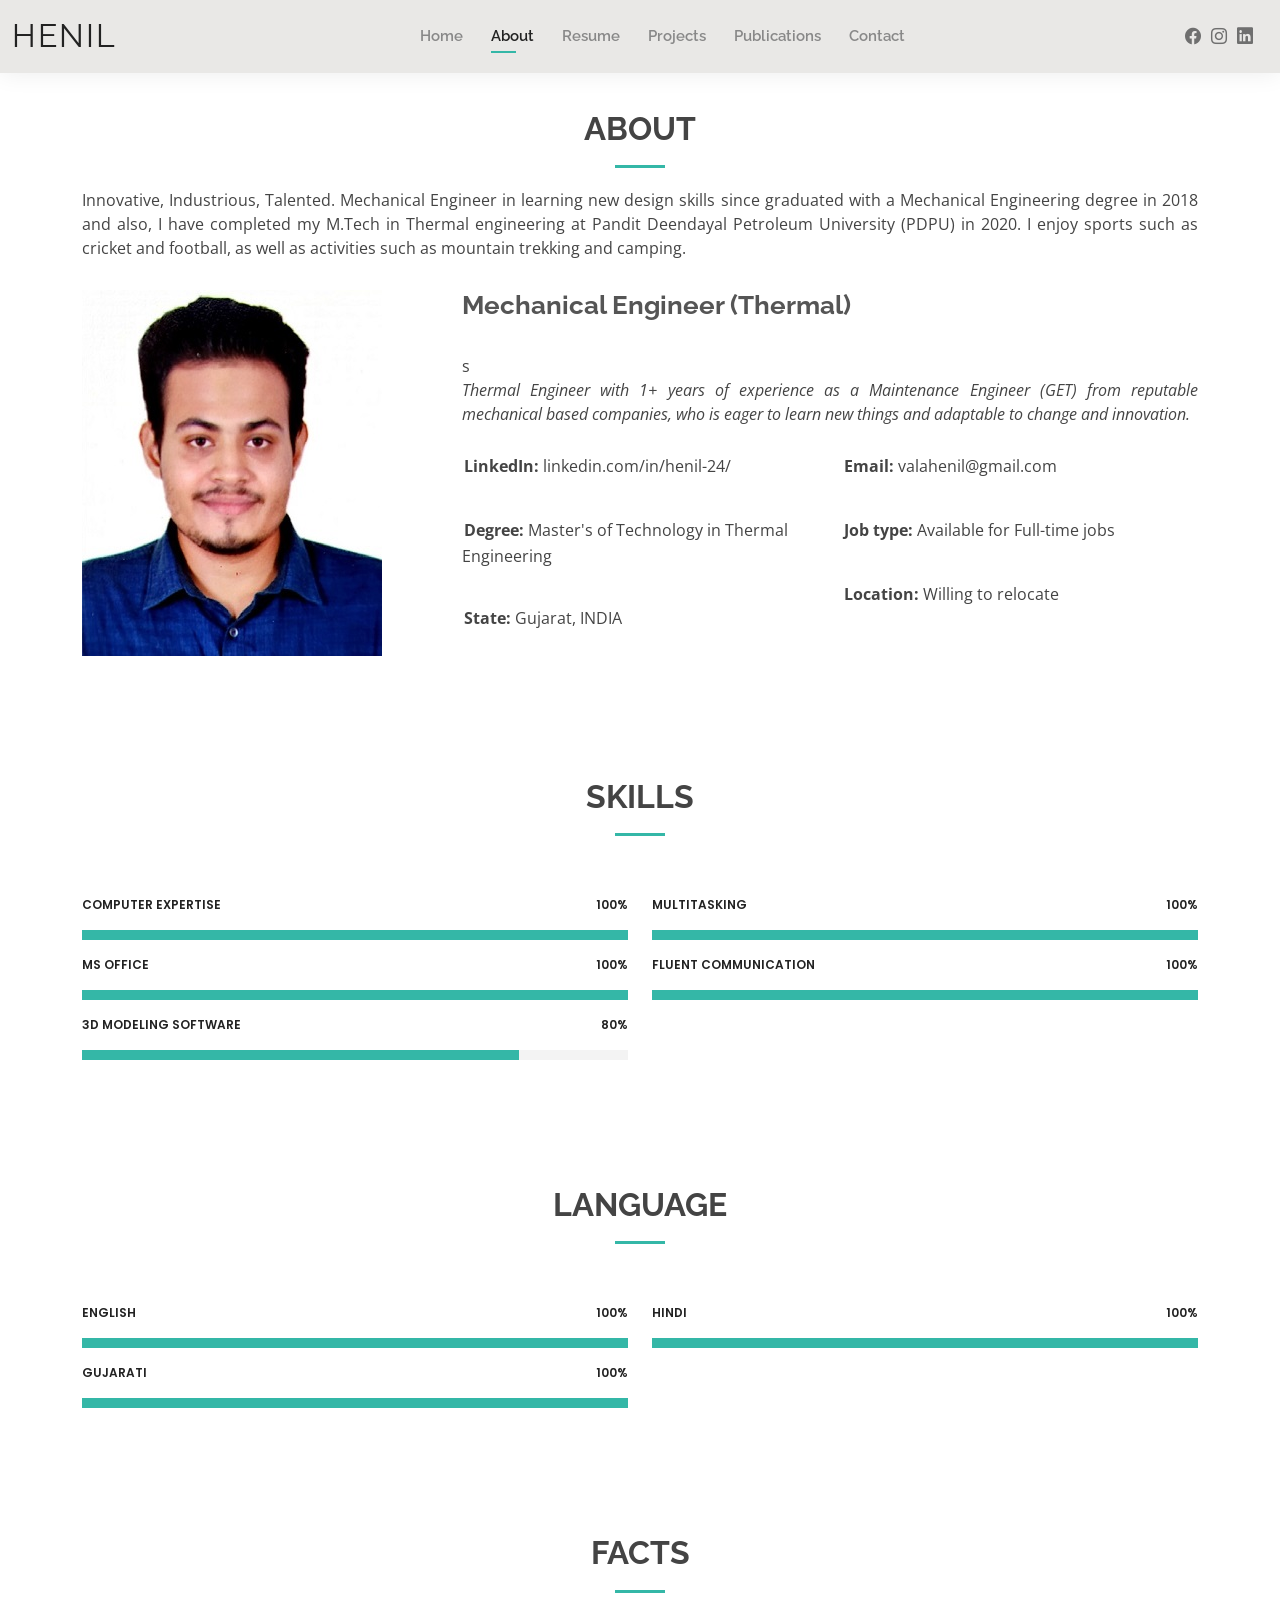
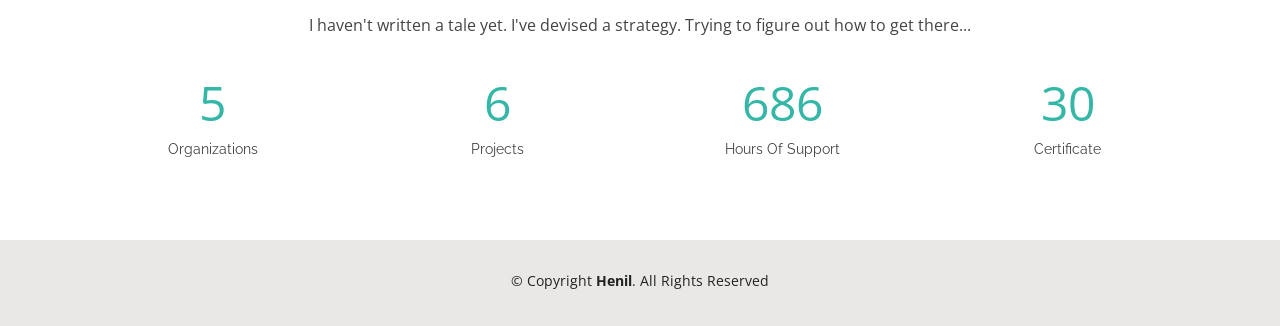
==== commit 8d43359c: "Update about.html" ====
--- a/about.html
+++ b/about.html
@@ -106,7 +106,7 @@
 
         <div class="row">
           <div class="col-lg-4">
-            <img src="assets/img/h_vala.png" class="img-fluid" alt="">
+            <img src="assets/img/about.jpg" class="img-fluid" alt="">
           </div>
           <div class="col-lg-8 pt-4 pt-lg-0 content">
             <h3>Mechanical Engineer (Thermal)</h3><br>s
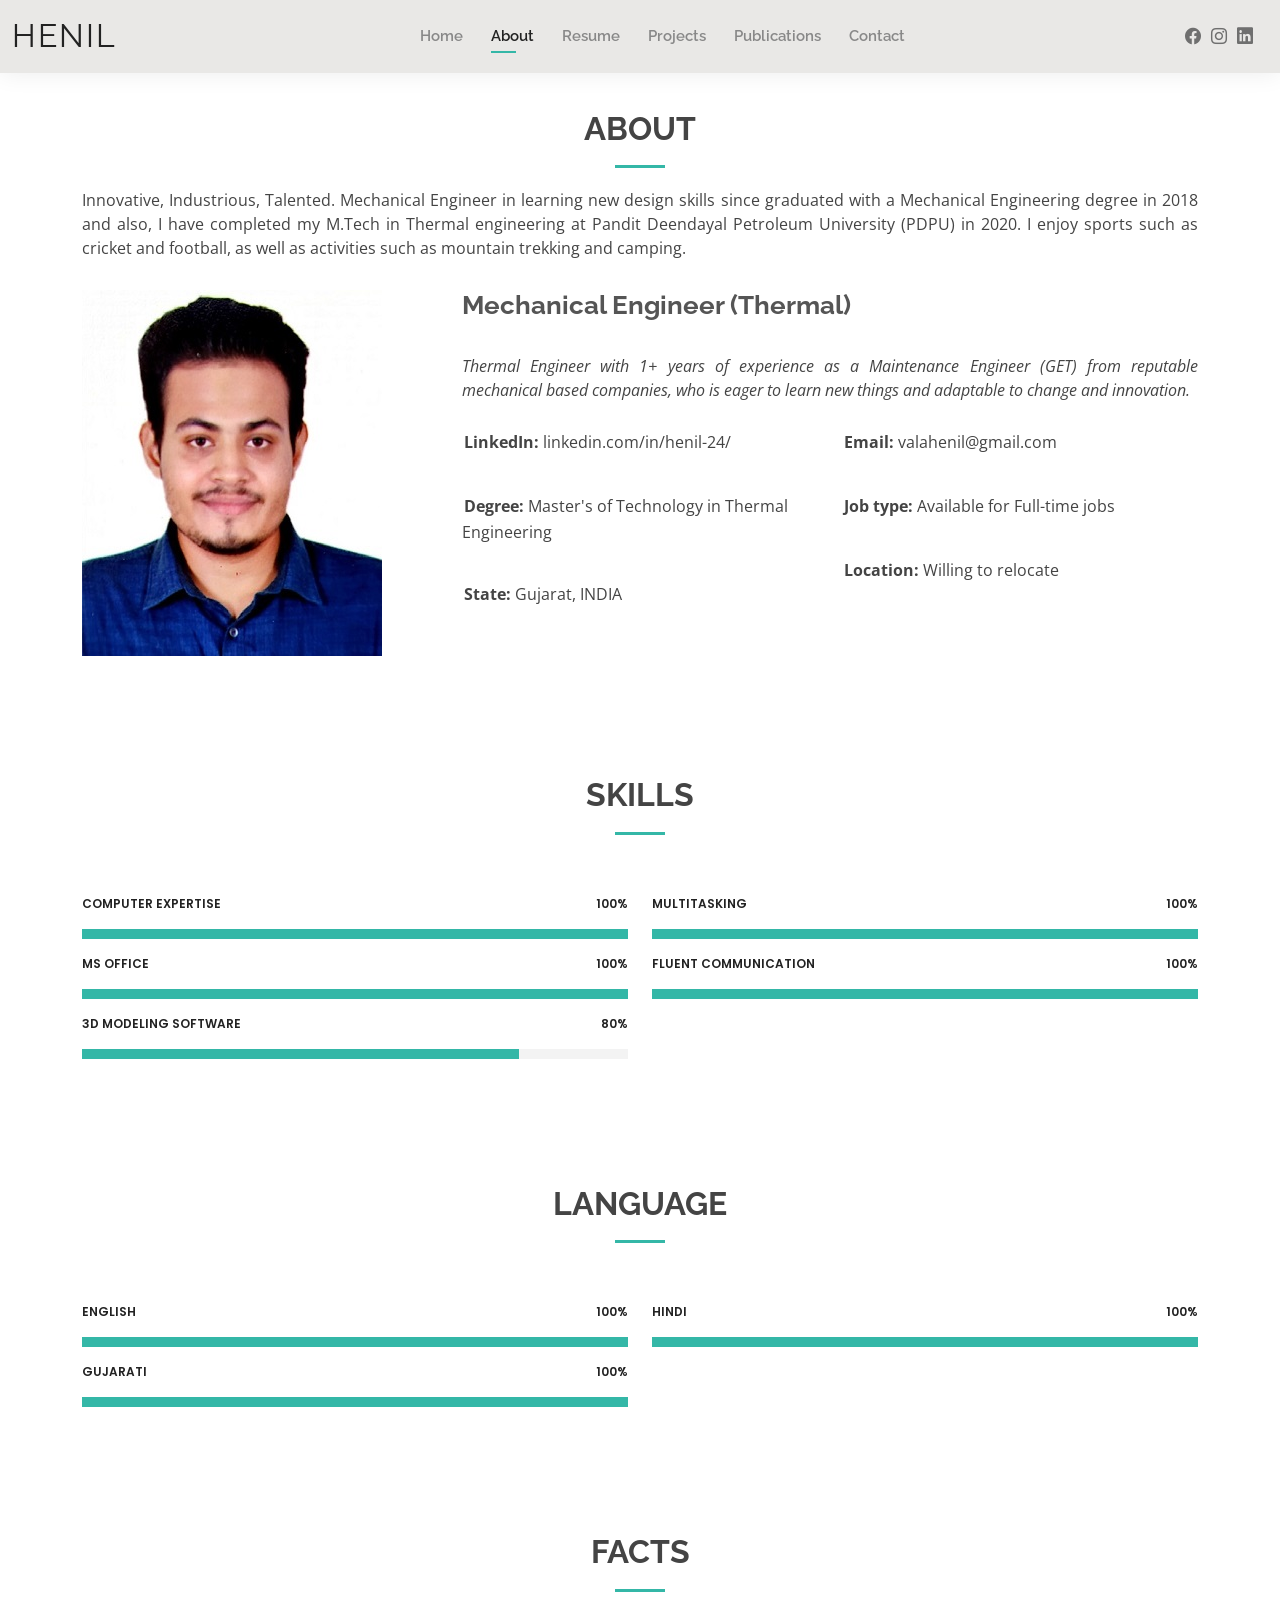
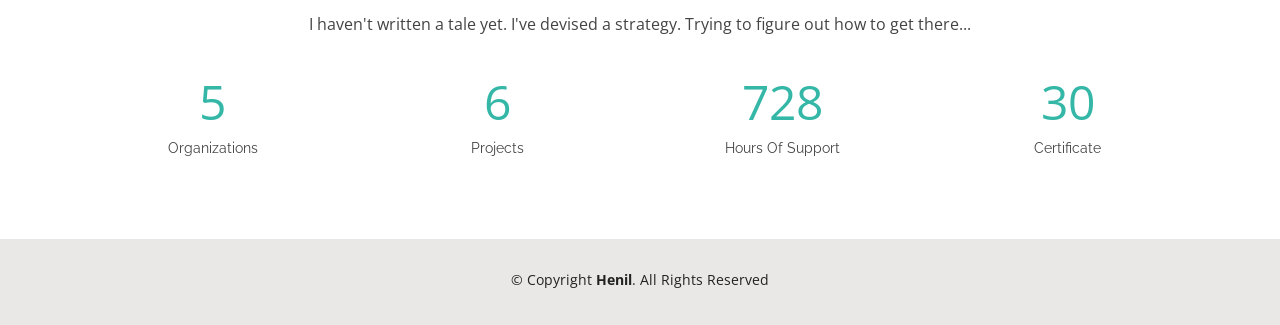
==== commit c0c27e05: "THIRD" ====
--- a/about.html
+++ b/about.html
@@ -109,7 +109,7 @@
             <img src="assets/img/about.jpg" class="img-fluid" alt="">
           </div>
           <div class="col-lg-8 pt-4 pt-lg-0 content">
-            <h3>Mechanical Engineer (Thermal)</h3><br>s
+            <h3>Mechanical Engineer (Thermal)</h3><br>
               <div align="justify">
             <p class="fst-italic">
               Thermal Engineer with 1+ years of experience as a Maintenance Engineer (GET) from reputable mechanical based companies, who is eager to learn new things and adaptable to change and innovation.
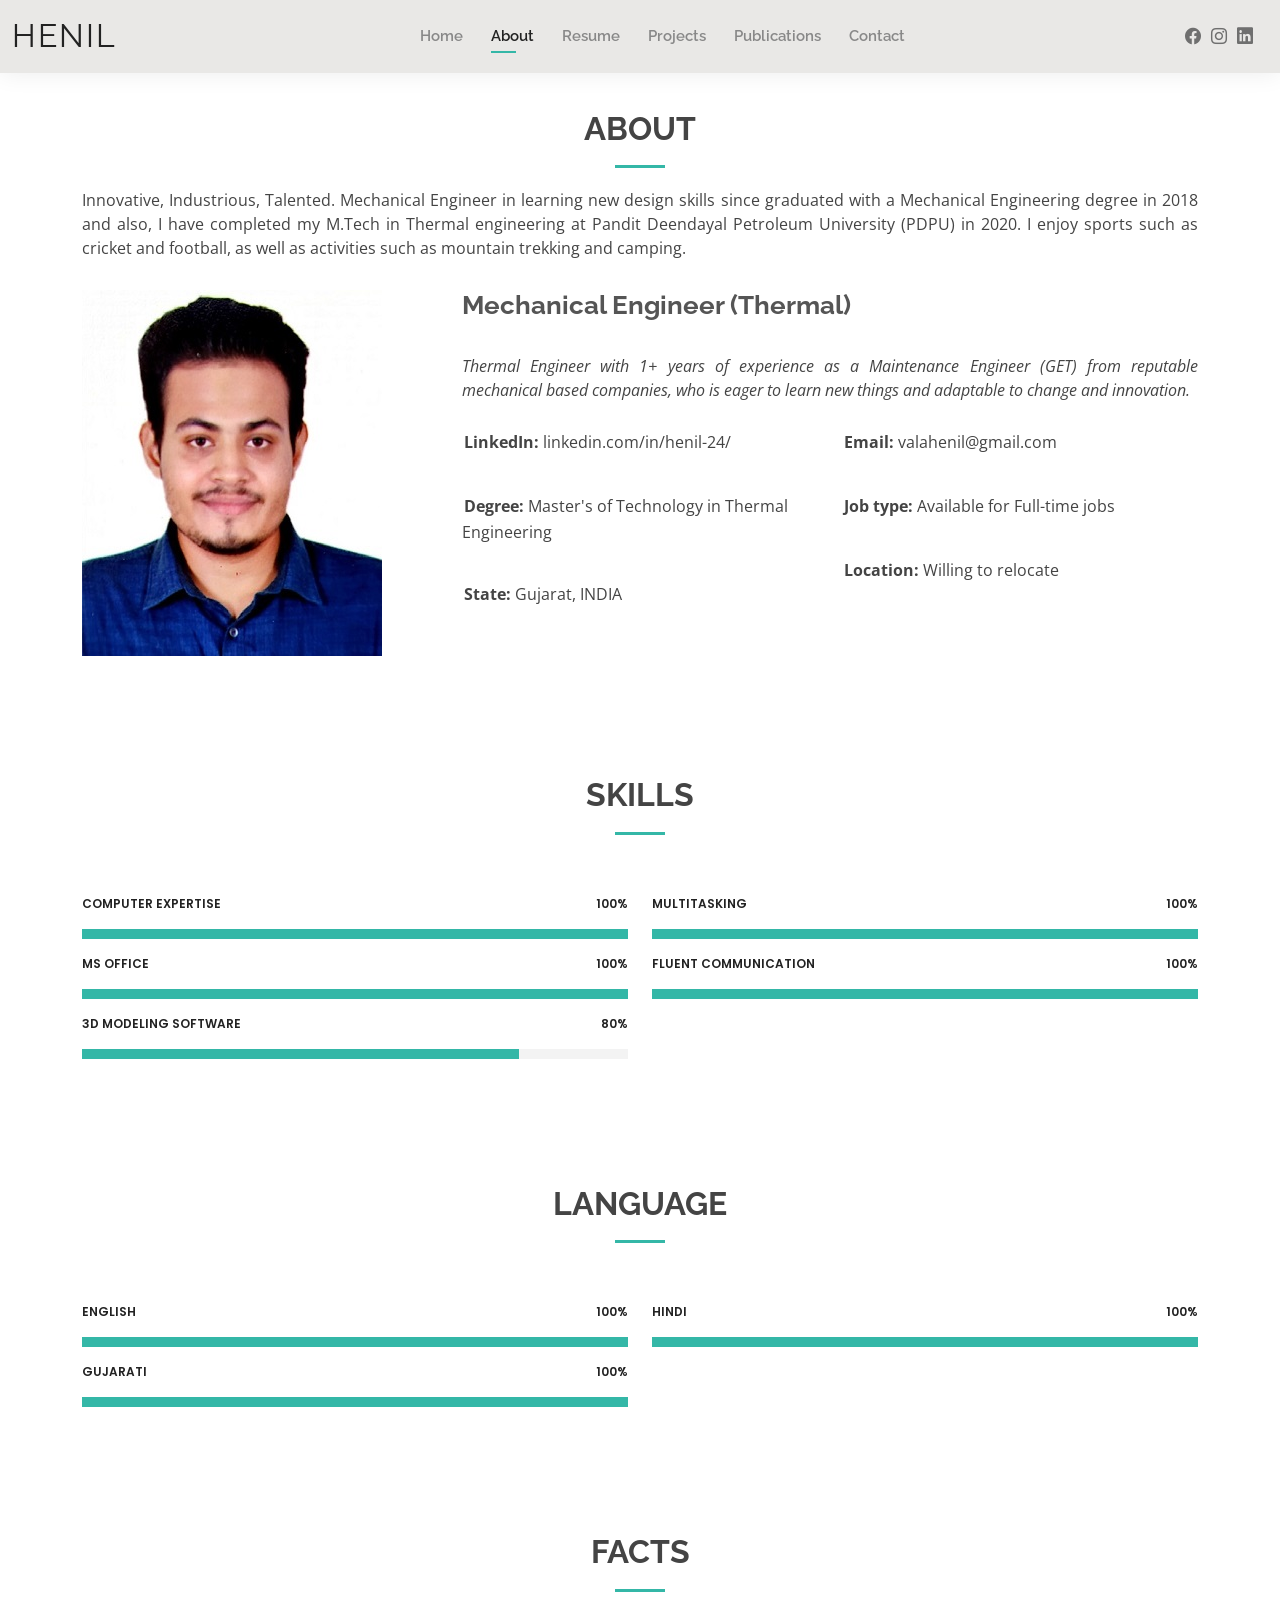
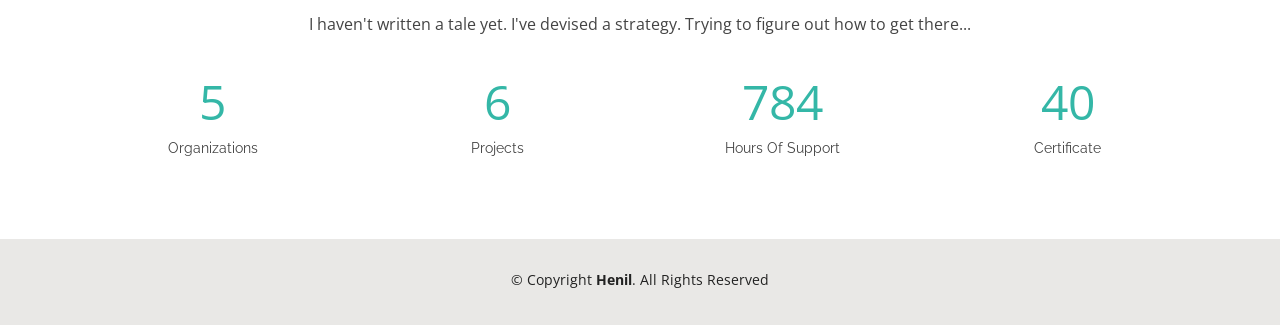
==== commit d66194f6: "third" ====
--- a/about.html
+++ b/about.html
@@ -278,7 +278,7 @@
           </div>
 
           <div class="col-lg-3 col-6 text-center">
-            <span data-purecounter-start="0" data-purecounter-end="30" data-purecounter-duration="1" class="purecounter"></span>
+            <span data-purecounter-start="0" data-purecounter-end="40" data-purecounter-duration="1" class="purecounter"></span>
             <p>Certificate</p>
           </div>
 
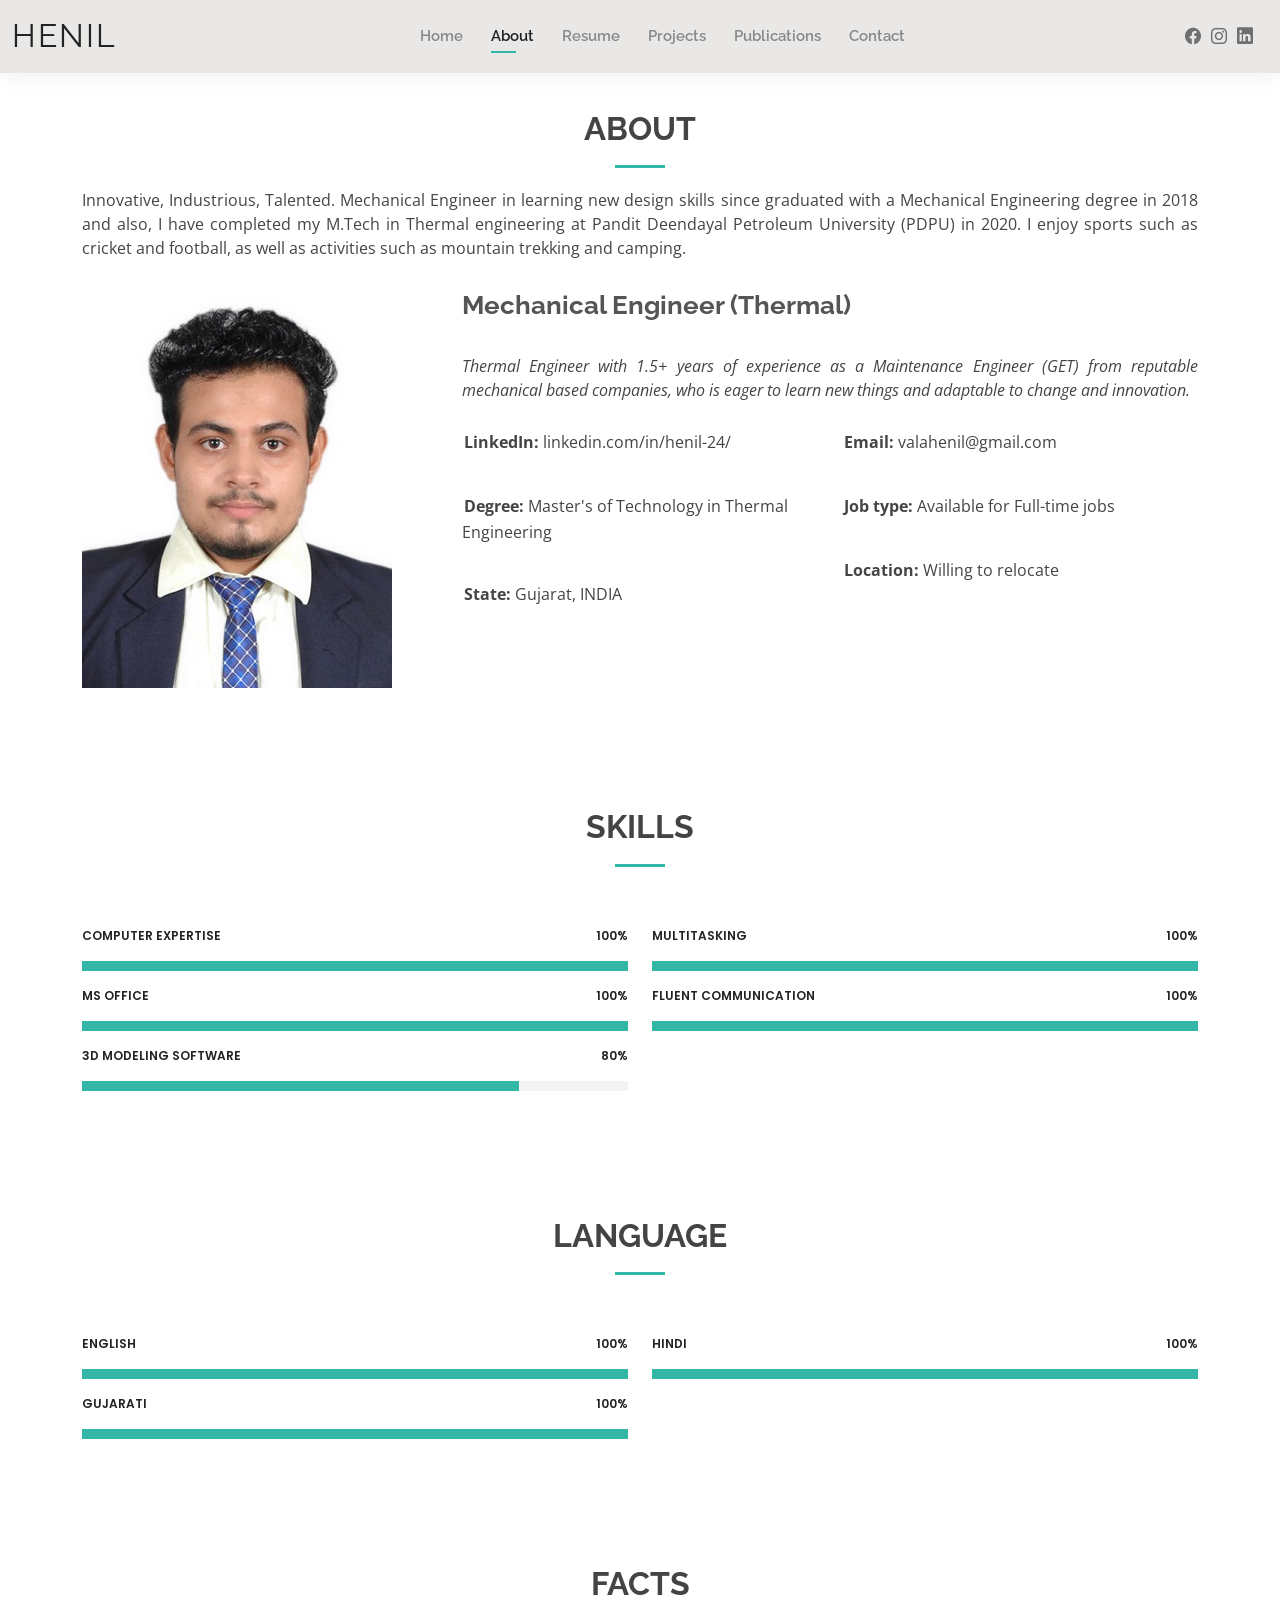
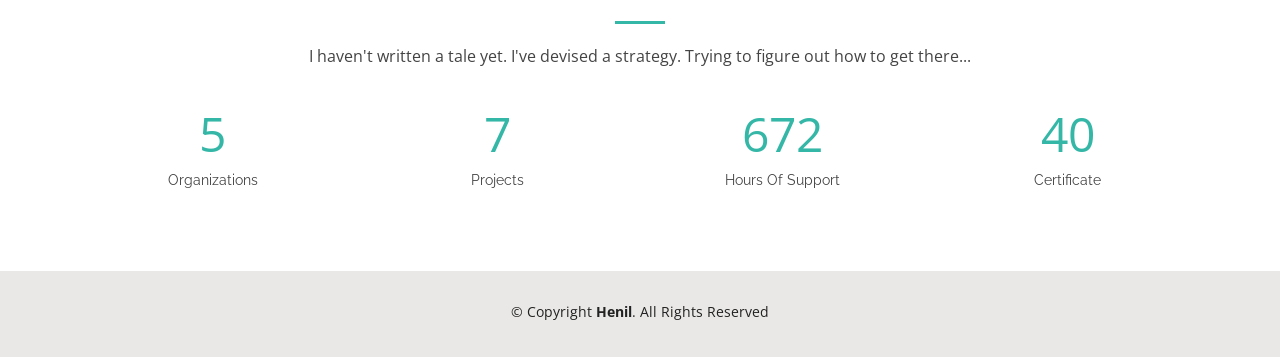
==== commit 67a04504: "first" ====
--- a/about.html
+++ b/about.html
@@ -25,7 +25,7 @@
 <meta prefix="og: http://ogp.me/ns#" property="og:description" content="Description" /> 
 <meta prefix="og: http://ogp.me/ns#" property="og:url" content="https://henil97.github.io/vala/" /> 
 <meta prefix="og: http://ogp.me/ns#" property="og:site_name" content="Henil's website" />  
-<meta prefix="og: http://ogp.me/ns#" property="og:image" content="assets/img/h_vala.png" />
+<meta prefix="og: http://ogp.me/ns#" property="og:image" content="assets/img/hv_photo.JPG" />
 
   <title>About - Henil Website</title>
   <meta content="" name="description">
@@ -106,13 +106,13 @@
 
         <div class="row">
           <div class="col-lg-4">
-            <img src="assets/img/about.jpg" class="img-fluid" alt="">
+            <img src="assets/img/hv_photo.JPG" class="img-fluid" alt="">
           </div>
           <div class="col-lg-8 pt-4 pt-lg-0 content">
             <h3>Mechanical Engineer (Thermal)</h3><br>
               <div align="justify">
             <p class="fst-italic">
-              Thermal Engineer with 1+ years of experience as a Maintenance Engineer (GET) from reputable mechanical based companies, who is eager to learn new things and adaptable to change and innovation.
+              Thermal Engineer with 1.5+ years of experience as a Maintenance Engineer (GET) from reputable mechanical based companies, who is eager to learn new things and adaptable to change and innovation.
             </p>
               </div>
             <div class="row">
@@ -268,7 +268,7 @@
           </div>
 
           <div class="col-lg-3 col-6 text-center">
-            <span data-purecounter-start="0" data-purecounter-end="6" data-purecounter-duration="1" class="purecounter"></span>
+            <span data-purecounter-start="0" data-purecounter-end="7" data-purecounter-duration="1" class="purecounter"></span>
             <p>Projects</p>
           </div>
 
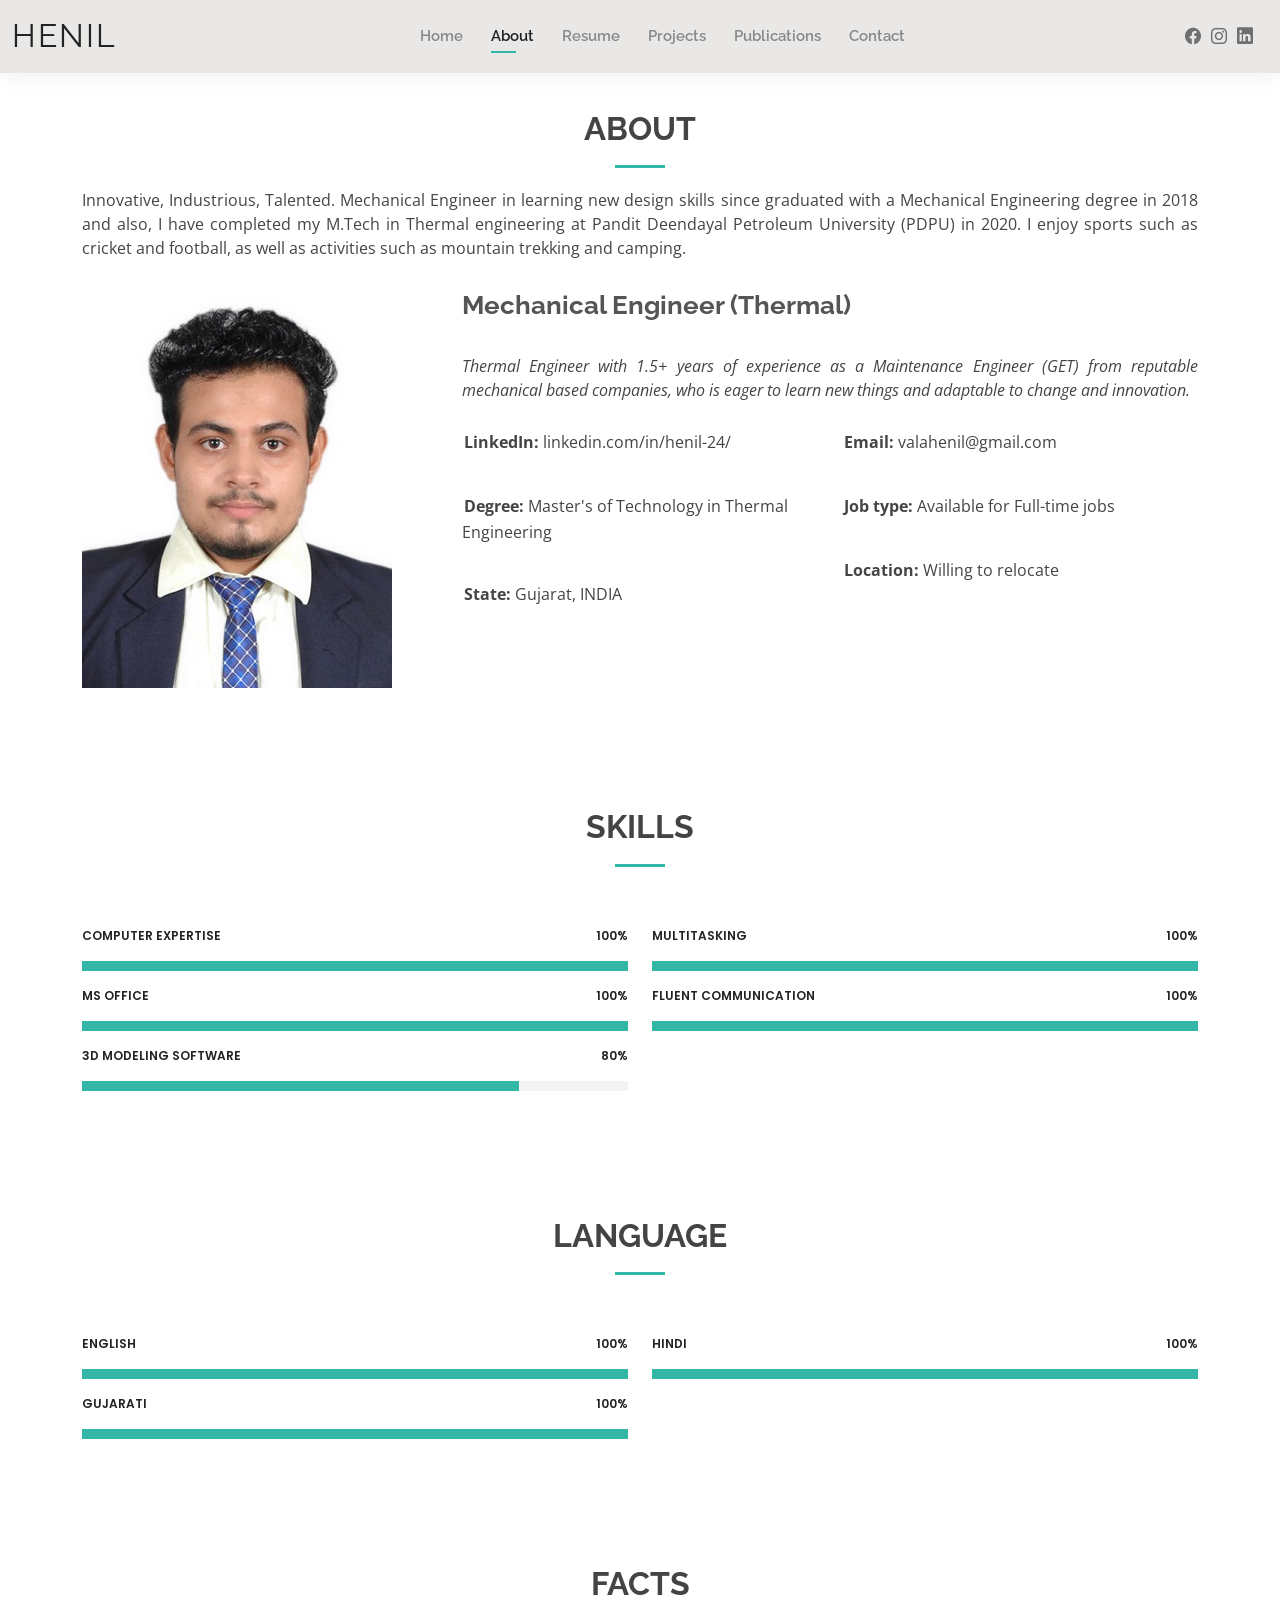
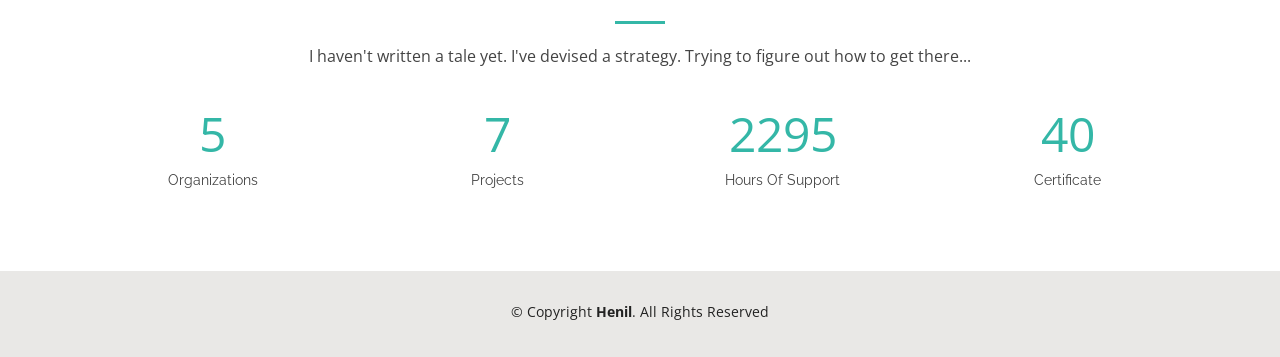
==== commit 6ebda517: "Update about.html" ====
--- a/about.html
+++ b/about.html
@@ -273,7 +273,7 @@
           </div>
 
           <div class="col-lg-3 col-6 text-center">
-            <span data-purecounter-start="0" data-purecounter-end="1498" data-purecounter-duration="1" class="purecounter"></span>
+            <span data-purecounter-start="0" data-purecounter-end="4512" data-purecounter-duration="1" class="purecounter"></span>
             <p>Hours Of Support</p>
           </div>
 
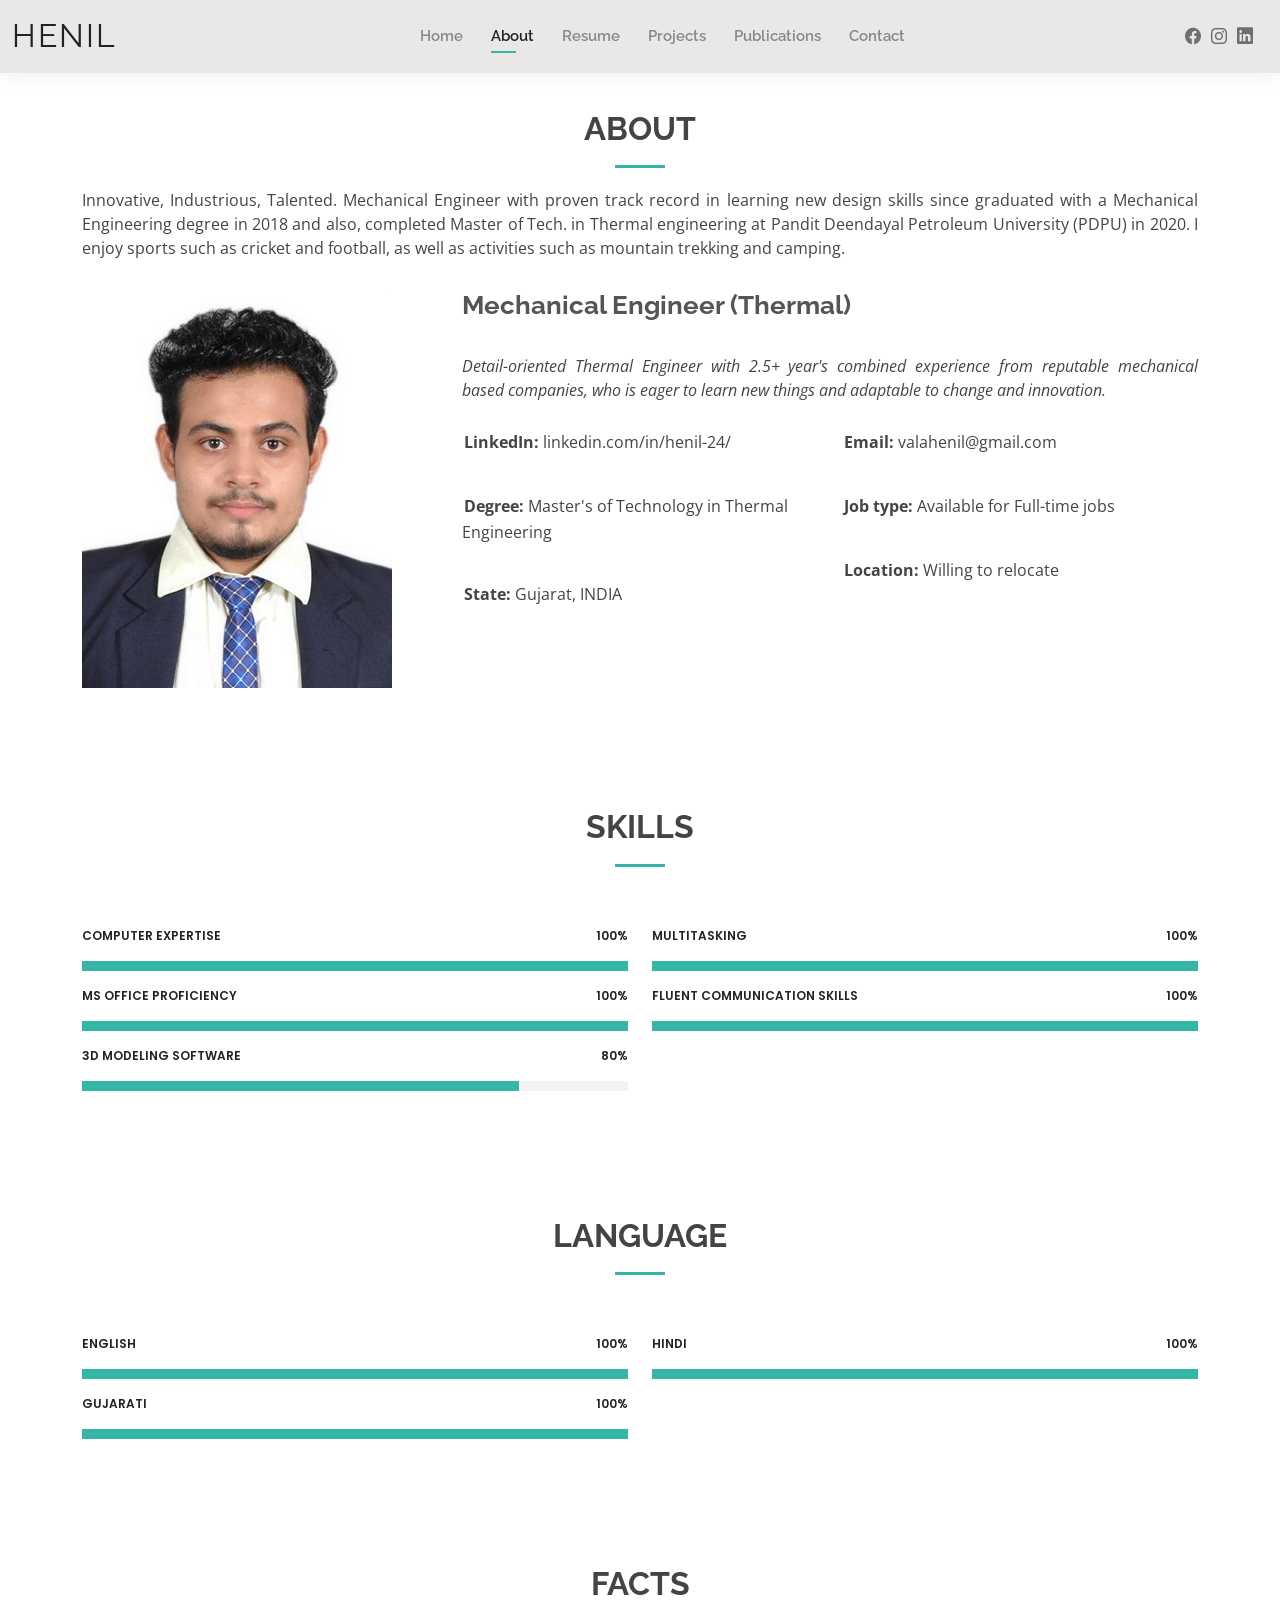
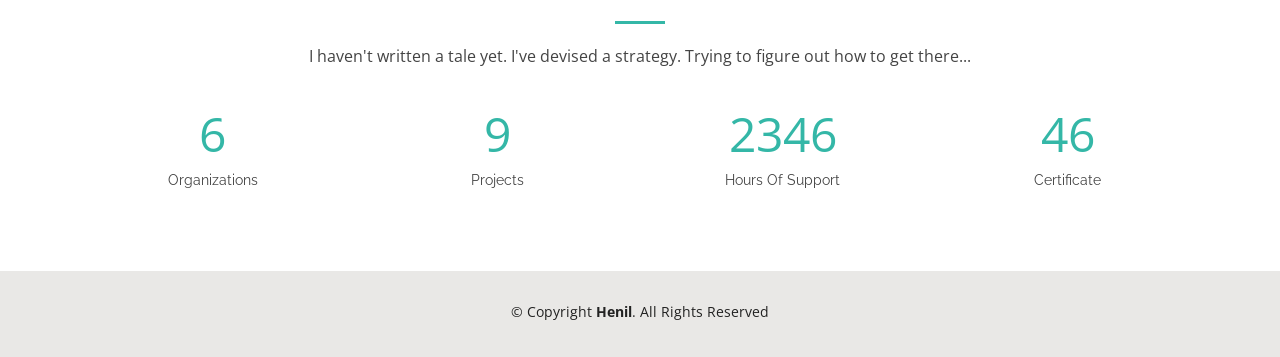
==== commit 268b2e45: "update" ====
--- a/about.html
+++ b/about.html
@@ -100,7 +100,7 @@
           <h2>About</h2>
             
             <div align="justify">
-          <p>Innovative, Industrious, Talented. Mechanical Engineer in learning new design skills since graduated with a Mechanical Engineering degree in 2018 and also, I have completed my M.Tech in Thermal engineering at Pandit Deendayal Petroleum University (PDPU) in 2020. I enjoy sports such as cricket and football, as well as activities such as mountain trekking and camping.</p>
+          <p>Innovative, Industrious, Talented. Mechanical Engineer with proven track record in learning new design skills since graduated with a Mechanical Engineering degree in 2018 and also, completed Master of Tech. in Thermal engineering at Pandit Deendayal Petroleum University (PDPU) in 2020. I enjoy sports such as cricket and football, as well as activities such as mountain trekking and camping.</p>
             </div>
         </div>
 
@@ -112,7 +112,7 @@
             <h3>Mechanical Engineer (Thermal)</h3><br>
               <div align="justify">
             <p class="fst-italic">
-              Thermal Engineer with 1.5+ years of experience as a Maintenance Engineer (GET) from reputable mechanical based companies, who is eager to learn new things and adaptable to change and innovation.
+                Detail-oriented Thermal Engineer with 2.5+ year's combined experience from reputable mechanical based companies, who is eager to learn new things and adaptable to change and innovation.
             </p>
               </div>
             <div class="row">
@@ -138,7 +138,6 @@
               
             </p>
           </div>
-        </div>
 
       </div>
     </section><!-- End About Section -->
@@ -164,7 +163,7 @@
             </div>
 
             <div class="progress">
-              <span class="skill">MS office <i class="val">100%</i></span>
+              <span class="skill">MS Office Proficiency <i class="val">100%</i></span>
               <div class="progress-bar-wrap">
                 <div class="progress-bar" role="progressbar" aria-valuenow="100" aria-valuemin="0" aria-valuemax="100"></div>
               </div>
@@ -189,7 +188,7 @@
             </div>
 
             <div class="progress">
-              <span class="skill">Fluent Communication <i class="val">100%</i></span>
+              <span class="skill">Fluent Communication Skills <i class="val">100%</i></span>
               <div class="progress-bar-wrap">
                 <div class="progress-bar" role="progressbar" aria-valuenow="100" aria-valuemin="0" aria-valuemax="100"></div>
               </div>
@@ -263,22 +262,22 @@
         <div class="row counters">
 
           <div class="col-lg-3 col-6 text-center">
-            <span data-purecounter-start="0" data-purecounter-end="5" data-purecounter-duration="1" class="purecounter"></span>
+            <span data-purecounter-start="0" data-purecounter-end="6" data-purecounter-duration="1" class="purecounter"></span>
             <p>Organizations</p>
           </div>
 
           <div class="col-lg-3 col-6 text-center">
-            <span data-purecounter-start="0" data-purecounter-end="7" data-purecounter-duration="1" class="purecounter"></span>
+            <span data-purecounter-start="0" data-purecounter-end="9" data-purecounter-duration="1" class="purecounter"></span>
             <p>Projects</p>
           </div>
 
           <div class="col-lg-3 col-6 text-center">
-            <span data-purecounter-start="0" data-purecounter-end="4512" data-purecounter-duration="1" class="purecounter"></span>
+            <span data-purecounter-start="0" data-purecounter-end="5100" data-purecounter-duration="1" class="purecounter"></span>
             <p>Hours Of Support</p>
           </div>
 
           <div class="col-lg-3 col-6 text-center">
-            <span data-purecounter-start="0" data-purecounter-end="40" data-purecounter-duration="1" class="purecounter"></span>
+            <span data-purecounter-start="0" data-purecounter-end="48" data-purecounter-duration="1" class="purecounter"></span>
             <p>Certificate</p>
           </div>
 
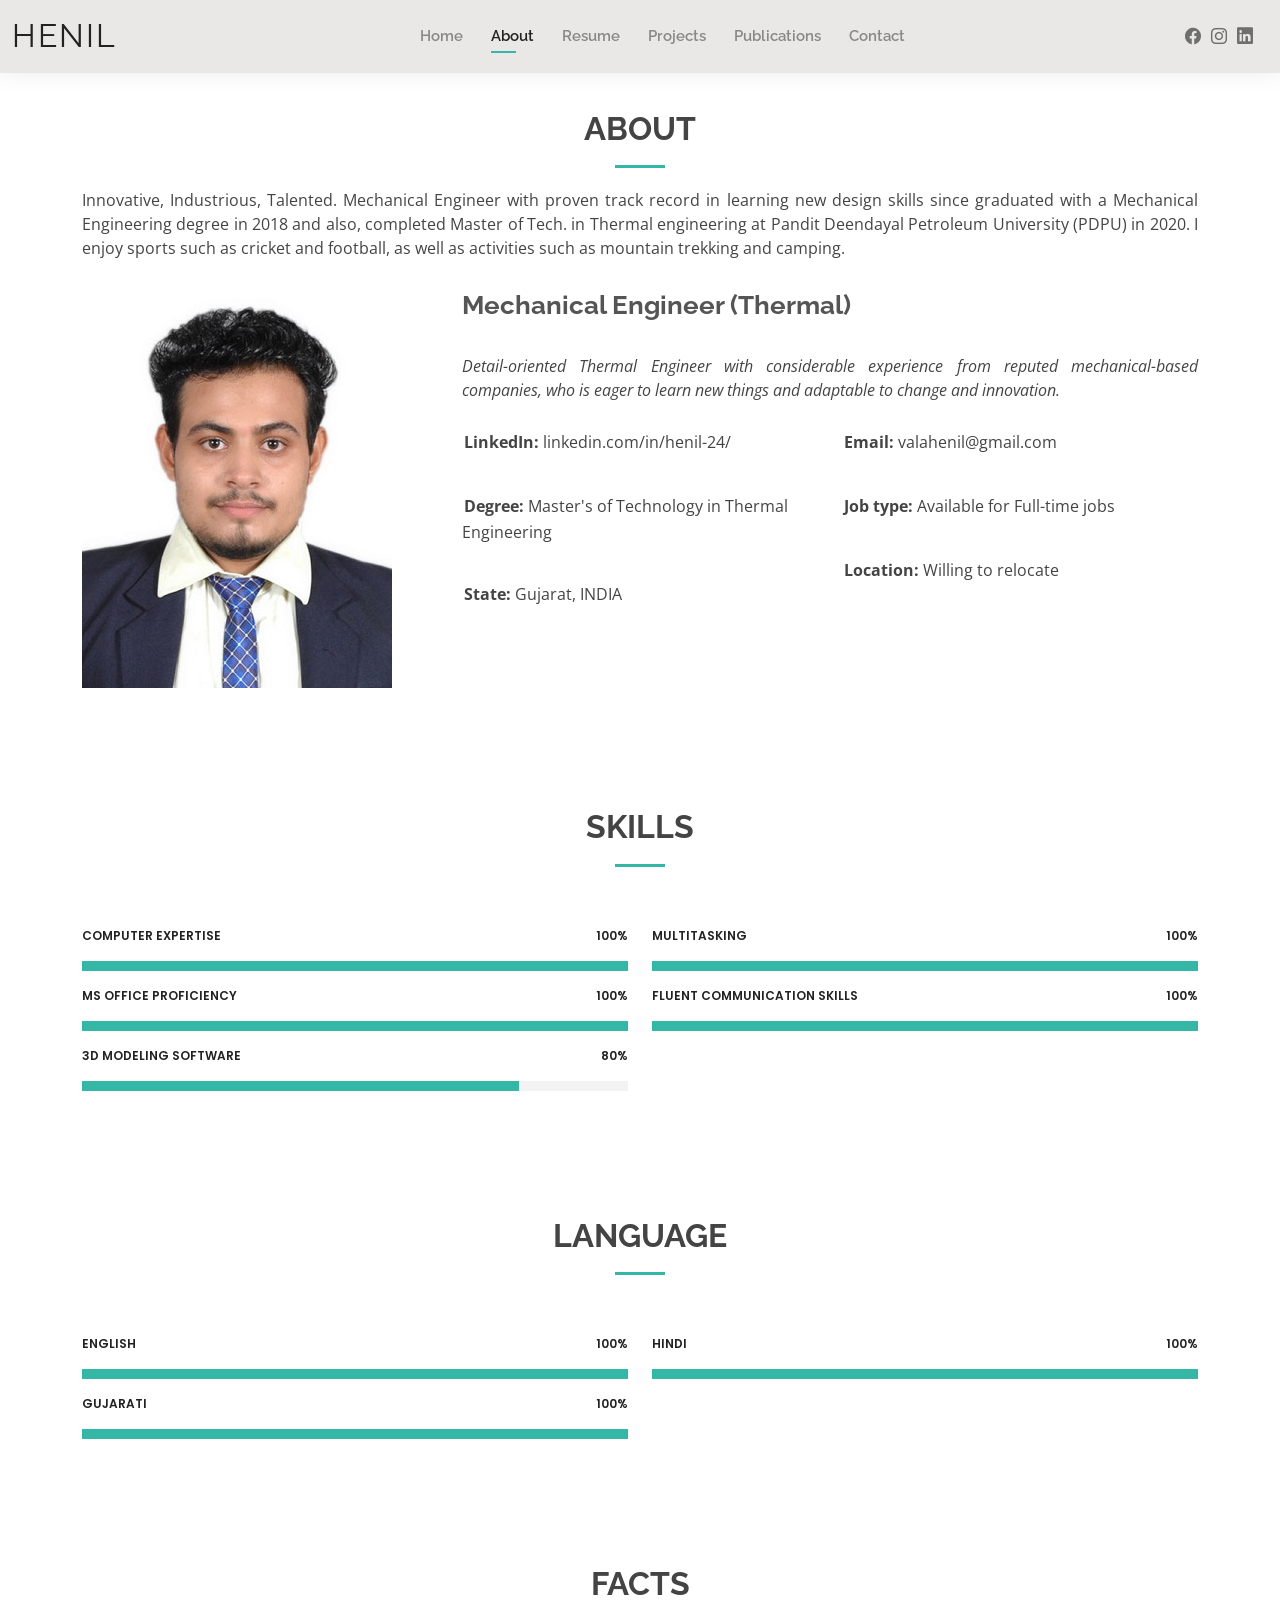
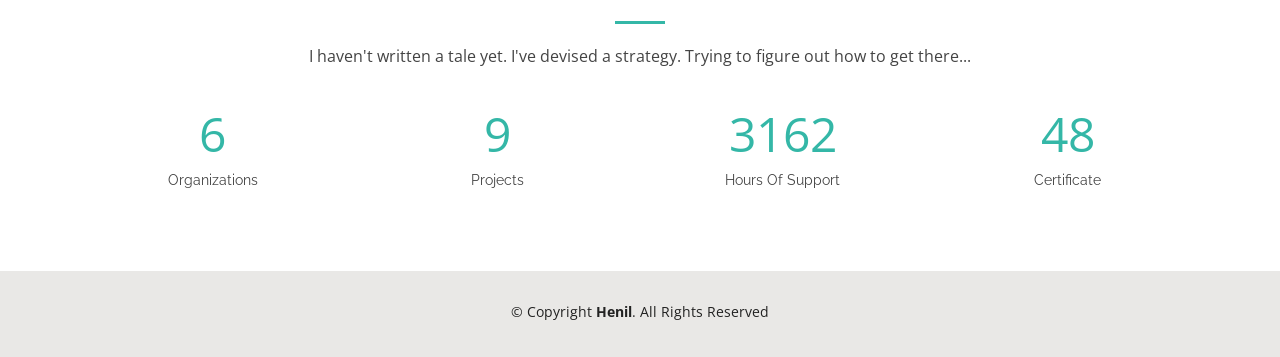
==== commit 8d018ada: "Update about.html" ====
--- a/about.html
+++ b/about.html
@@ -112,7 +112,7 @@
             <h3>Mechanical Engineer (Thermal)</h3><br>
               <div align="justify">
             <p class="fst-italic">
-                Detail-oriented Thermal Engineer with 2.5+ year's combined experience from reputable mechanical based companies, who is eager to learn new things and adaptable to change and innovation.
+                Detail-oriented Thermal Engineer with considerable experience from reputed mechanical-based companies, who is eager to learn new things and adaptable to change and innovation.
             </p>
               </div>
             <div class="row">
@@ -406,4 +406,4 @@
 
 </body>
 
-</html>+</html>
